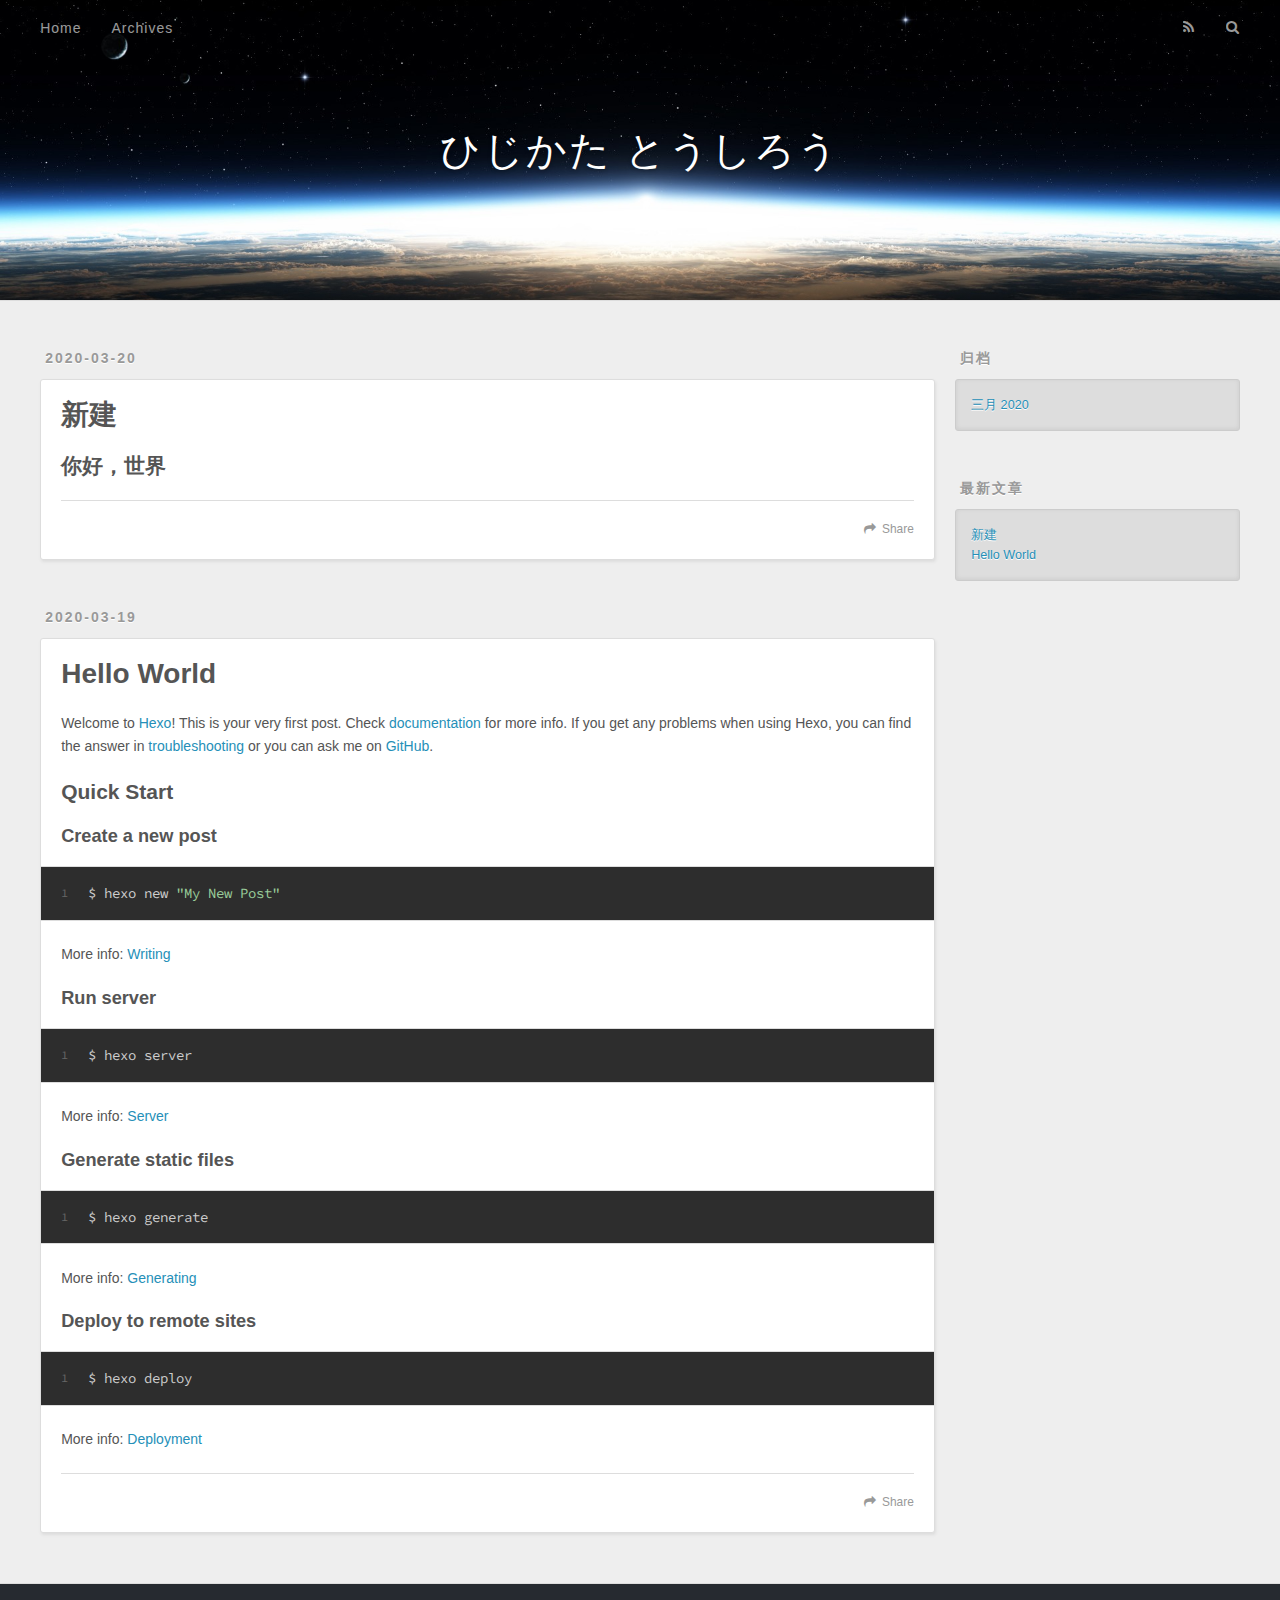
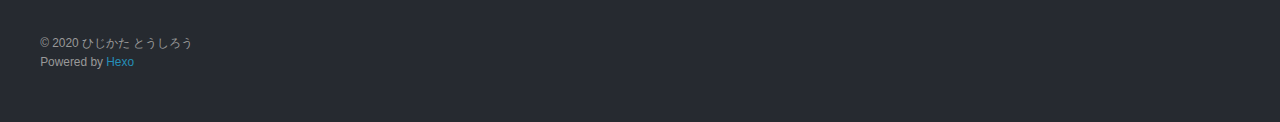
==== index.html @ d290c1b3 "Site updated: 2020-03-20 02:07:59" ====
<!DOCTYPE html>
<html>
<head>
  <meta charset="utf-8">
  

  
  <title>ひじかた とうしろう</title>
  <meta name="viewport" content="width=device-width, initial-scale=1, maximum-scale=1">
  <meta property="og:type" content="website">
<meta property="og:title" content="ひじかた とうしろう">
<meta property="og:url" content="http://yoursite.com/index.html">
<meta property="og:site_name" content="ひじかた とうしろう">
<meta property="og:locale" content="zh_CN">
<meta property="article:author" content="ひじかた とうしろう">
<meta name="twitter:card" content="summary">
  
    <link rel="alternate" href="/atom.xml" title="ひじかた とうしろう" type="application/atom+xml">
  
  
    <link rel="icon" href="/favicon.png">
  
  
    <link href="//fonts.googleapis.com/css?family=Source+Code+Pro" rel="stylesheet" type="text/css">
  
  
<link rel="stylesheet" href="/css/style.css">

<meta name="generator" content="Hexo 4.2.0"></head>

<body>
  <div id="container">
    <div id="wrap">
      <header id="header">
  <div id="banner"></div>
  <div id="header-outer" class="outer">
    <div id="header-title" class="inner">
      <h1 id="logo-wrap">
        <a href="/" id="logo">ひじかた とうしろう</a>
      </h1>
      
    </div>
    <div id="header-inner" class="inner">
      <nav id="main-nav">
        <a id="main-nav-toggle" class="nav-icon"></a>
        
          <a class="main-nav-link" href="/">Home</a>
        
          <a class="main-nav-link" href="/archives">Archives</a>
        
      </nav>
      <nav id="sub-nav">
        
          <a id="nav-rss-link" class="nav-icon" href="/atom.xml" title="RSS Feed"></a>
        
        <a id="nav-search-btn" class="nav-icon" title="搜索"></a>
      </nav>
      <div id="search-form-wrap">
        <form action="//google.com/search" method="get" accept-charset="UTF-8" class="search-form"><input type="search" name="q" class="search-form-input" placeholder="Search"><button type="submit" class="search-form-submit">&#xF002;</button><input type="hidden" name="sitesearch" value="http://yoursite.com"></form>
      </div>
    </div>
  </div>
</header>
      <div class="outer">
        <section id="main">
  
    <article id="[post]-新建" class="article article-type-[post]" itemscope itemprop="blogPost">
  <div class="article-meta">
    <a href="/2020/03/20/%E6%96%B0%E5%BB%BA/" class="article-date">
  <time datetime="2020-03-19T17:59:46.000Z" itemprop="datePublished">2020-03-20</time>
</a>
    
  </div>
  <div class="article-inner">
    
    
      <header class="article-header">
        
  
    <h1 itemprop="name">
      <a class="article-title" href="/2020/03/20/%E6%96%B0%E5%BB%BA/">新建</a>
    </h1>
  

      </header>
    
    <div class="article-entry" itemprop="articleBody">
      
        <h2 id="你好，世界"><a href="#你好，世界" class="headerlink" title="你好，世界"></a>你好，世界</h2>
      
    </div>
    <footer class="article-footer">
      <a data-url="http://yoursite.com/2020/03/20/%E6%96%B0%E5%BB%BA/" data-id="ck7z29rq40000jktx9zdd247t" class="article-share-link">Share</a>
      
      
    </footer>
  </div>
  
</article>


  
    <article id="post-hello-world" class="article article-type-post" itemscope itemprop="blogPost">
  <div class="article-meta">
    <a href="/2020/03/19/hello-world/" class="article-date">
  <time datetime="2020-03-19T13:41:35.237Z" itemprop="datePublished">2020-03-19</time>
</a>
    
  </div>
  <div class="article-inner">
    
    
      <header class="article-header">
        
  
    <h1 itemprop="name">
      <a class="article-title" href="/2020/03/19/hello-world/">Hello World</a>
    </h1>
  

      </header>
    
    <div class="article-entry" itemprop="articleBody">
      
        <p>Welcome to <a href="https://hexo.io/" target="_blank" rel="noopener">Hexo</a>! This is your very first post. Check <a href="https://hexo.io/docs/" target="_blank" rel="noopener">documentation</a> for more info. If you get any problems when using Hexo, you can find the answer in <a href="https://hexo.io/docs/troubleshooting.html" target="_blank" rel="noopener">troubleshooting</a> or you can ask me on <a href="https://github.com/hexojs/hexo/issues" target="_blank" rel="noopener">GitHub</a>.</p>
<h2 id="Quick-Start"><a href="#Quick-Start" class="headerlink" title="Quick Start"></a>Quick Start</h2><h3 id="Create-a-new-post"><a href="#Create-a-new-post" class="headerlink" title="Create a new post"></a>Create a new post</h3><figure class="highlight bash"><table><tr><td class="gutter"><pre><span class="line">1</span><br></pre></td><td class="code"><pre><span class="line">$ hexo new <span class="string">"My New Post"</span></span><br></pre></td></tr></table></figure>

<p>More info: <a href="https://hexo.io/docs/writing.html" target="_blank" rel="noopener">Writing</a></p>
<h3 id="Run-server"><a href="#Run-server" class="headerlink" title="Run server"></a>Run server</h3><figure class="highlight bash"><table><tr><td class="gutter"><pre><span class="line">1</span><br></pre></td><td class="code"><pre><span class="line">$ hexo server</span><br></pre></td></tr></table></figure>

<p>More info: <a href="https://hexo.io/docs/server.html" target="_blank" rel="noopener">Server</a></p>
<h3 id="Generate-static-files"><a href="#Generate-static-files" class="headerlink" title="Generate static files"></a>Generate static files</h3><figure class="highlight bash"><table><tr><td class="gutter"><pre><span class="line">1</span><br></pre></td><td class="code"><pre><span class="line">$ hexo generate</span><br></pre></td></tr></table></figure>

<p>More info: <a href="https://hexo.io/docs/generating.html" target="_blank" rel="noopener">Generating</a></p>
<h3 id="Deploy-to-remote-sites"><a href="#Deploy-to-remote-sites" class="headerlink" title="Deploy to remote sites"></a>Deploy to remote sites</h3><figure class="highlight bash"><table><tr><td class="gutter"><pre><span class="line">1</span><br></pre></td><td class="code"><pre><span class="line">$ hexo deploy</span><br></pre></td></tr></table></figure>

<p>More info: <a href="https://hexo.io/docs/one-command-deployment.html" target="_blank" rel="noopener">Deployment</a></p>

      
    </div>
    <footer class="article-footer">
      <a data-url="http://yoursite.com/2020/03/19/hello-world/" data-id="ck7ytcfjn000088txh383aufo" class="article-share-link">Share</a>
      
      
    </footer>
  </div>
  
</article>


  


</section>
        
          <aside id="sidebar">
  
    

  
    

  
    
  
    
  <div class="widget-wrap">
    <h3 class="widget-title">归档</h3>
    <div class="widget">
      <ul class="archive-list"><li class="archive-list-item"><a class="archive-list-link" href="/archives/2020/03/">三月 2020</a></li></ul>
    </div>
  </div>


  
    
  <div class="widget-wrap">
    <h3 class="widget-title">最新文章</h3>
    <div class="widget">
      <ul>
        
          <li>
            <a href="/2020/03/20/%E6%96%B0%E5%BB%BA/">新建</a>
          </li>
        
          <li>
            <a href="/2020/03/19/hello-world/">Hello World</a>
          </li>
        
      </ul>
    </div>
  </div>

  
</aside>
        
      </div>
      <footer id="footer">
  
  <div class="outer">
    <div id="footer-info" class="inner">
      &copy; 2020 ひじかた とうしろう<br>
      Powered by <a href="http://hexo.io/" target="_blank">Hexo</a>
    </div>
  </div>
</footer>
    </div>
    <nav id="mobile-nav">
  
    <a href="/" class="mobile-nav-link">Home</a>
  
    <a href="/archives" class="mobile-nav-link">Archives</a>
  
</nav>
    

<script src="//ajax.googleapis.com/ajax/libs/jquery/2.0.3/jquery.min.js"></script>


  
<link rel="stylesheet" href="/fancybox/jquery.fancybox.css">

  
<script src="/fancybox/jquery.fancybox.pack.js"></script>




<script src="/js/script.js"></script>




  </div>
</body>
</html>
---- css/style.css ----
body {
  width: 100%;
}
body:before,
body:after {
  content: "";
  display: table;
}
body:after {
  clear: both;
}
html,
body,
div,
span,
applet,
object,
iframe,
h1,
h2,
h3,
h4,
h5,
h6,
p,
blockquote,
pre,
a,
abbr,
acronym,
address,
big,
cite,
code,
del,
dfn,
em,
img,
ins,
kbd,
q,
s,
samp,
small,
strike,
strong,
sub,
sup,
tt,
var,
dl,
dt,
dd,
ol,
ul,
li,
fieldset,
form,
label,
legend,
table,
caption,
tbody,
tfoot,
thead,
tr,
th,
td {
  margin: 0;
  padding: 0;
  border: 0;
  outline: 0;
  font-weight: inherit;
  font-style: inherit;
  font-family: inherit;
  font-size: 100%;
  vertical-align: baseline;
}
body {
  line-height: 1;
  color: #000;
  background: #fff;
}
ol,
ul {
  list-style: none;
}
table {
  border-collapse: separate;
  border-spacing: 0;
  vertical-align: middle;
}
caption,
th,
td {
  text-align: left;
  font-weight: normal;
  vertical-align: middle;
}
a img {
  border: none;
}
input,
button {
  margin: 0;
  padding: 0;
}
input::-moz-focus-inner,
button::-moz-focus-inner {
  border: 0;
  padding: 0;
}
@font-face {
  font-family: FontAwesome;
  font-style: normal;
  font-weight: normal;
  src: url("fonts/fontawesome-webfont.eot?v=#4.0.3");
  src: url("fonts/fontawesome-webfont.eot?#iefix&v=#4.0.3") format("embedded-opentype"), url("fonts/fontawesome-webfont.woff?v=#4.0.3") format("woff"), url("fonts/fontawesome-webfont.ttf?v=#4.0.3") format("truetype"), url("fonts/fontawesome-webfont.svg#fontawesomeregular?v=#4.0.3") format("svg");
}
html,
body,
#container {
  height: 100%;
}
body {
  background: #eee;
  font: 14px -apple-system, BlinkMacSystemFont, "Segoe UI", "Roboto", "Oxygen", "Ubuntu", "Cantarell", "Fira Sans", "Droid Sans", "Helvetica Neue", sans-serif;
  -webkit-text-size-adjust: 100%;
}
.outer {
  max-width: 1220px;
  margin: 0 auto;
  padding: 0 20px;
}
.outer:before,
.outer:after {
  content: "";
  display: table;
}
.outer:after {
  clear: both;
}
.inner {
  display: inline;
  float: left;
  width: 98.33333333333333%;
  margin: 0 0.833333333333333%;
}
.left,
.alignleft {
  float: left;
}
.right,
.alignright {
  float: right;
}
.clear {
  clear: both;
}
#container {
  position: relative;
}
.mobile-nav-on {
  overflow: hidden;
}
#wrap {
  height: 100%;
  width: 100%;
  position: absolute;
  top: 0;
  left: 0;
  -webkit-transition: 0.2s ease-out;
  -moz-transition: 0.2s ease-out;
  -ms-transition: 0.2s ease-out;
  transition: 0.2s ease-out;
  z-index: 1;
  background: #eee;
}
.mobile-nav-on #wrap {
  left: 280px;
}
@media screen and (min-width: 768px) {
  #main {
    display: inline;
    float: left;
    width: 73.33333333333333%;
    margin: 0 0.833333333333333%;
  }
}
.article-date,
.article-category-link,
.archive-year,
.widget-title {
  text-decoration: none;
  text-transform: uppercase;
  letter-spacing: 2px;
  color: #999;
  margin-bottom: 1em;
  margin-left: 5px;
  line-height: 1em;
  text-shadow: 0 1px #fff;
  font-weight: bold;
}
.article-inner,
.archive-article-inner {
  background: #fff;
  -webkit-box-shadow: 1px 2px 3px #ddd;
  box-shadow: 1px 2px 3px #ddd;
  border: 1px solid #ddd;
  border-radius: 3px;
}
.article-entry h1,
.widget h1 {
  font-size: 2em;
}
.article-entry h2,
.widget h2 {
  font-size: 1.5em;
}
.article-entry h3,
.widget h3 {
  font-size: 1.3em;
}
.article-entry h4,
.widget h4 {
  font-size: 1.2em;
}
.article-entry h5,
.widget h5 {
  font-size: 1em;
}
.article-entry h6,
.widget h6 {
  font-size: 1em;
  color: #999;
}
.article-entry hr,
.widget hr {
  border: 1px dashed #ddd;
}
.article-entry strong,
.widget strong {
  font-weight: bold;
}
.article-entry em,
.widget em,
.article-entry cite,
.widget cite {
  font-style: italic;
}
.article-entry sup,
.widget sup,
.article-entry sub,
.widget sub {
  font-size: 0.75em;
  line-height: 0;
  position: relative;
  vertical-align: baseline;
}
.article-entry sup,
.widget sup {
  top: -0.5em;
}
.article-entry sub,
.widget sub {
  bottom: -0.2em;
}
.article-entry small,
.widget small {
  font-size: 0.85em;
}
.article-entry acronym,
.widget acronym,
.article-entry abbr,
.widget abbr {
  border-bottom: 1px dotted;
}
.article-entry ul,
.widget ul,
.article-entry ol,
.widget ol,
.article-entry dl,
.widget dl {
  margin: 0 20px;
  line-height: 1.6em;
}
.article-entry ul ul,
.widget ul ul,
.article-entry ol ul,
.widget ol ul,
.article-entry ul ol,
.widget ul ol,
.article-entry ol ol,
.widget ol ol {
  margin-top: 0;
  margin-bottom: 0;
}
.article-entry ul,
.widget ul {
  list-style: disc;
}
.article-entry ol,
.widget ol {
  list-style: decimal;
}
.article-entry dt,
.widget dt {
  font-weight: bold;
}
#header {
  height: 300px;
  position: relative;
  border-bottom: 1px solid #ddd;
}
#header:before,
#header:after {
  content: "";
  position: absolute;
  left: 0;
  right: 0;
  height: 40px;
}
#header:before {
  top: 0;
  background: -webkit-linear-gradient(rgba(0,0,0,0.2), transparent);
  background: -moz-linear-gradient(rgba(0,0,0,0.2), transparent);
  background: -ms-linear-gradient(rgba(0,0,0,0.2), transparent);
  background: linear-gradient(rgba(0,0,0,0.2), transparent);
}
#header:after {
  bottom: 0;
  background: -webkit-linear-gradient(transparent, rgba(0,0,0,0.2));
  background: -moz-linear-gradient(transparent, rgba(0,0,0,0.2));
  background: -ms-linear-gradient(transparent, rgba(0,0,0,0.2));
  background: linear-gradient(transparent, rgba(0,0,0,0.2));
}
#header-outer {
  height: 100%;
  position: relative;
}
#header-inner {
  position: relative;
  overflow: hidden;
}
#banner {
  position: absolute;
  top: 0;
  left: 0;
  width: 100%;
  height: 100%;
  background: url("images/banner.jpg") center #000;
  -webkit-background-size: cover;
  -moz-background-size: cover;
  background-size: cover;
  z-index: -1;
}
#header-title {
  text-align: center;
  height: 40px;
  position: absolute;
  top: 50%;
  left: 0;
  margin-top: -20px;
}
#logo,
#subtitle {
  text-decoration: none;
  color: #fff;
  font-weight: 300;
  text-shadow: 0 1px 4px rgba(0,0,0,0.3);
}
#logo {
  font-size: 40px;
  line-height: 40px;
  letter-spacing: 2px;
}
#subtitle {
  font-size: 16px;
  line-height: 16px;
  letter-spacing: 1px;
}
#subtitle-wrap {
  margin-top: 16px;
}
#main-nav {
  float: left;
  margin-left: -15px;
}
.nav-icon,
.main-nav-link {
  float: left;
  color: #fff;
  opacity: 0.6;
  text-decoration: none;
  text-shadow: 0 1px rgba(0,0,0,0.2);
  -webkit-transition: opacity 0.2s;
  -moz-transition: opacity 0.2s;
  -ms-transition: opacity 0.2s;
  transition: opacity 0.2s;
  display: block;
  padding: 20px 15px;
}
.nav-icon:hover,
.main-nav-link:hover {
  opacity: 1;
}
.nav-icon {
  font-family: FontAwesome;
  text-align: center;
  font-size: 14px;
  width: 14px;
  height: 14px;
  padding: 20px 15px;
  position: relative;
  cursor: pointer;
}
.main-nav-link {
  font-weight: 300;
  letter-spacing: 1px;
}
@media screen and (max-width: 479px) {
  .main-nav-link {
    display: none;
  }
}
#main-nav-toggle {
  display: none;
}
#main-nav-toggle:before {
  content: "\f0c9";
}
@media screen and (max-width: 479px) {
  #main-nav-toggle {
    display: block;
  }
}
#sub-nav {
  float: right;
  margin-right: -15px;
}
#nav-rss-link:before {
  content: "\f09e";
}
#nav-search-btn:before {
  content: "\f002";
}
#search-form-wrap {
  position: absolute;
  top: 15px;
  width: 150px;
  height: 30px;
  right: -150px;
  opacity: 0;
  -webkit-transition: 0.2s ease-out;
  -moz-transition: 0.2s ease-out;
  -ms-transition: 0.2s ease-out;
  transition: 0.2s ease-out;
}
#search-form-wrap.on {
  opacity: 1;
  right: 0;
}
@media screen and (max-width: 479px) {
  #search-form-wrap {
    width: 100%;
    right: -100%;
  }
}
.search-form {
  position: absolute;
  top: 0;
  left: 0;
  right: 0;
  background: #fff;
  padding: 5px 15px;
  border-radius: 15px;
  -webkit-box-shadow: 0 0 10px rgba(0,0,0,0.3);
  box-shadow: 0 0 10px rgba(0,0,0,0.3);
}
.search-form-input {
  border: none;
  background: none;
  color: #555;
  width: 100%;
  font: 13px -apple-system, BlinkMacSystemFont, "Segoe UI", "Roboto", "Oxygen", "Ubuntu", "Cantarell", "Fira Sans", "Droid Sans", "Helvetica Neue", sans-serif;
  outline: none;
}
.search-form-input::-webkit-search-results-decoration,
.search-form-input::-webkit-search-cancel-button {
  -webkit-appearance: none;
}
.search-form-submit {
  position: absolute;
  top: 50%;
  right: 10px;
  margin-top: -7px;
  font: 13px FontAwesome;
  border: none;
  background: none;
  color: #bbb;
  cursor: pointer;
}
.search-form-submit:hover,
.search-form-submit:focus {
  color: #777;
}
.article {
  margin: 50px 0;
}
.article-inner {
  overflow: hidden;
}
.article-meta:before,
.article-meta:after {
  content: "";
  display: table;
}
.article-meta:after {
  clear: both;
}
.article-date {
  float: left;
}
.article-category {
  float: left;
  line-height: 1em;
  color: #ccc;
  text-shadow: 0 1px #fff;
  margin-left: 8px;
}
.article-category:before {
  content: "\2022";
}
.article-category-link {
  margin: 0 12px 1em;
}
.article-header {
  padding: 20px 20px 0;
}
.article-title {
  text-decoration: none;
  font-size: 2em;
  font-weight: bold;
  color: #555;
  line-height: 1.1em;
  -webkit-transition: color 0.2s;
  -moz-transition: color 0.2s;
  -ms-transition: color 0.2s;
  transition: color 0.2s;
}
a.article-title:hover {
  color: #258fb8;
}
.article-entry {
  color: #555;
  padding: 0 20px;
}
.article-entry:before,
.article-entry:after {
  content: "";
  display: table;
}
.article-entry:after {
  clear: both;
}
.article-entry p,
.article-entry table {
  line-height: 1.6em;
  margin: 1.6em 0;
}
.article-entry h1,
.article-entry h2,
.article-entry h3,
.article-entry h4,
.article-entry h5,
.article-entry h6 {
  font-weight: bold;
}
.article-entry h1,
.article-entry h2,
.article-entry h3,
.article-entry h4,
.article-entry h5,
.article-entry h6 {
  line-height: 1.1em;
  margin: 1.1em 0;
}
.article-entry a {
  color: #258fb8;
  text-decoration: none;
}
.article-entry a:hover {
  text-decoration: underline;
}
.article-entry ul,
.article-entry ol,
.article-entry dl {
  margin-top: 1.6em;
  margin-bottom: 1.6em;
}
.article-entry img,
.article-entry video {
  max-width: 100%;
  height: auto;
  display: block;
  margin: auto;
}
.article-entry iframe {
  border: none;
}
.article-entry table {
  width: 100%;
  border-collapse: collapse;
  border-spacing: 0;
}
.article-entry th {
  font-weight: bold;
  border-bottom: 3px solid #ddd;
  padding-bottom: 0.5em;
}
.article-entry td {
  border-bottom: 1px solid #ddd;
  padding: 10px 0;
}
.article-entry blockquote {
  font-family: Georgia, "Times New Roman", serif;
  font-size: 1.4em;
  margin: 1.6em 20px;
  text-align: center;
}
.article-entry blockquote footer {
  font-size: 14px;
  margin: 1.6em 0;
  font-family: -apple-system, BlinkMacSystemFont, "Segoe UI", "Roboto", "Oxygen", "Ubuntu", "Cantarell", "Fira Sans", "Droid Sans", "Helvetica Neue", sans-serif;
}
.article-entry blockquote footer cite:before {
  content: "—";
  padding: 0 0.5em;
}
.article-entry .pullquote {
  text-align: left;
  width: 45%;
  margin: 0;
}
.article-entry .pullquote.left {
  margin-left: 0.5em;
  margin-right: 1em;
}
.article-entry .pullquote.right {
  margin-right: 0.5em;
  margin-left: 1em;
}
.article-entry .caption {
  color: #999;
  display: block;
  font-size: 0.9em;
  margin-top: 0.5em;
  position: relative;
  text-align: center;
}
.article-entry .video-container {
  position: relative;
  padding-top: 56.25%;
  height: 0;
  overflow: hidden;
}
.article-entry .video-container iframe,
.article-entry .video-container object,
.article-entry .video-container embed {
  position: absolute;
  top: 0;
  left: 0;
  width: 100%;
  height: 100%;
  margin-top: 0;
}
.article-more-link a {
  display: inline-block;
  line-height: 1em;
  padding: 6px 15px;
  border-radius: 15px;
  background: #eee;
  color: #999;
  text-shadow: 0 1px #fff;
  text-decoration: none;
}
.article-more-link a:hover {
  background: #258fb8;
  color: #fff;
  text-decoration: none;
  text-shadow: 0 1px #1e7293;
}
.article-footer {
  font-size: 0.85em;
  line-height: 1.6em;
  border-top: 1px solid #ddd;
  padding-top: 1.6em;
  margin: 0 20px 20px;
}
.article-footer:before,
.article-footer:after {
  content: "";
  display: table;
}
.article-footer:after {
  clear: both;
}
.article-footer a {
  color: #999;
  text-decoration: none;
}
.article-footer a:hover {
  color: #555;
}
.article-tag-list-item {
  float: left;
  margin-right: 10px;
}
.article-tag-list-link:before {
  content: "#";
}
.article-comment-link {
  float: right;
}
.article-comment-link:before {
  content: "\f075";
  font-family: FontAwesome;
  padding-right: 8px;
}
.article-share-link {
  cursor: pointer;
  float: right;
  margin-left: 20px;
}
.article-share-link:before {
  content: "\f064";
  font-family: FontAwesome;
  padding-right: 6px;
}
#article-nav {
  position: relative;
}
#article-nav:before,
#article-nav:after {
  content: "";
  display: table;
}
#article-nav:after {
  clear: both;
}
@media screen and (min-width: 768px) {
  #article-nav {
    margin: 50px 0;
  }
  #article-nav:before {
    width: 8px;
    height: 8px;
    position: absolute;
    top: 50%;
    left: 50%;
    margin-top: -4px;
    margin-left: -4px;
    content: "";
    border-radius: 50%;
    background: #ddd;
    -webkit-box-shadow: 0 1px 2px #fff;
    box-shadow: 0 1px 2px #fff;
  }
}
.article-nav-link-wrap {
  text-decoration: none;
  text-shadow: 0 1px #fff;
  color: #999;
  -webkit-box-sizing: border-box;
  -moz-box-sizing: border-box;
  box-sizing: border-box;
  margin-top: 50px;
  text-align: center;
  display: block;
}
.article-nav-link-wrap:hover {
  color: #555;
}
@media screen and (min-width: 768px) {
  .article-nav-link-wrap {
    width: 50%;
    margin-top: 0;
  }
}
@media screen and (min-width: 768px) {
  #article-nav-newer {
    float: left;
    text-align: right;
    padding-right: 20px;
  }
}
@media screen and (min-width: 768px) {
  #article-nav-older {
    float: right;
    text-align: left;
    padding-left: 20px;
  }
}
.article-nav-caption {
  text-transform: uppercase;
  letter-spacing: 2px;
  color: #ddd;
  line-height: 1em;
  font-weight: bold;
}
#article-nav-newer .article-nav-caption {
  margin-right: -2px;
}
.article-nav-title {
  font-size: 0.85em;
  line-height: 1.6em;
  margin-top: 0.5em;
}
.article-share-box {
  position: absolute;
  display: none;
  background: #fff;
  -webkit-box-shadow: 1px 2px 10px rgba(0,0,0,0.2);
  box-shadow: 1px 2px 10px rgba(0,0,0,0.2);
  border-radius: 3px;
  margin-left: -145px;
  overflow: hidden;
  z-index: 1;
}
.article-share-box.on {
  display: block;
}
.article-share-input {
  width: 100%;
  background: none;
  -webkit-box-sizing: border-box;
  -moz-box-sizing: border-box;
  box-sizing: border-box;
  font: 14px -apple-system, BlinkMacSystemFont, "Segoe UI", "Roboto", "Oxygen", "Ubuntu", "Cantarell", "Fira Sans", "Droid Sans", "Helvetica Neue", sans-serif;
  padding: 0 15px;
  color: #555;
  outline: none;
  border: 1px solid #ddd;
  border-radius: 3px 3px 0 0;
  height: 36px;
  line-height: 36px;
}
.article-share-links {
  background: #eee;
}
.article-share-links:before,
.article-share-links:after {
  content: "";
  display: table;
}
.article-share-links:after {
  clear: both;
}
.article-share-twitter,
.article-share-facebook,
.article-share-pinterest,
.article-share-google {
  width: 50px;
  height: 36px;
  display: block;
  float: left;
  position: relative;
  color: #999;
  text-shadow: 0 1px #fff;
}
.article-share-twitter:before,
.article-share-facebook:before,
.article-share-pinterest:before,
.article-share-google:before {
  font-size: 20px;
  font-family: FontAwesome;
  width: 20px;
  height: 20px;
  position: absolute;
  top: 50%;
  left: 50%;
  margin-top: -10px;
  margin-left: -10px;
  text-align: center;
}
.article-share-twitter:hover,
.article-share-facebook:hover,
.article-share-pinterest:hover,
.article-share-google:hover {
  color: #fff;
}
.article-share-twitter:before {
  content: "\f099";
}
.article-share-twitter:hover {
  background: #00aced;
  text-shadow: 0 1px #008abe;
}
.article-share-facebook:before {
  content: "\f09a";
}
.article-share-facebook:hover {
  background: #3b5998;
  text-shadow: 0 1px #2f477a;
}
.article-share-pinterest:before {
  content: "\f0d2";
}
.article-share-pinterest:hover {
  background: #cb2027;
  text-shadow: 0 1px #a21a1f;
}
.article-share-google:before {
  content: "\f0d5";
}
.article-share-google:hover {
  background: #dd4b39;
  text-shadow: 0 1px #be3221;
}
.article-gallery {
  background: #000;
  position: relative;
}
.article-gallery-photos {
  position: relative;
  overflow: hidden;
}
.article-gallery-img {
  display: none;
  max-width: 100%;
}
.article-gallery-img:first-child {
  display: block;
}
.article-gallery-img.loaded {
  position: absolute;
  display: block;
}
.article-gallery-img img {
  display: block;
  max-width: 100%;
  margin: 0 auto;
}
#comments {
  background: #fff;
  -webkit-box-shadow: 1px 2px 3px #ddd;
  box-shadow: 1px 2px 3px #ddd;
  padding: 20px;
  border: 1px solid #ddd;
  border-radius: 3px;
  margin: 50px 0;
}
#comments a {
  color: #258fb8;
}
.archives-wrap {
  margin: 50px 0;
}
.archives:before,
.archives:after {
  content: "";
  display: table;
}
.archives:after {
  clear: both;
}
.archive-year-wrap {
  margin-bottom: 1em;
}
.archives {
  -webkit-column-gap: 10px;
  -moz-column-gap: 10px;
  column-gap: 10px;
}
@media screen and (min-width: 480px) and (max-width: 767px) {
  .archives {
    -webkit-column-count: 2;
    -moz-column-count: 2;
    column-count: 2;
  }
}
@media screen and (min-width: 768px) {
  .archives {
    -webkit-column-count: 3;
    -moz-column-count: 3;
    column-count: 3;
  }
}
.archive-article {
  -webkit-column-break-inside: avoid;
  page-break-inside: avoid;
  overflow: hidden;
  break-inside: avoid-column;
}
.archive-article-inner {
  padding: 10px;
  margin-bottom: 15px;
}
.archive-article-title {
  text-decoration: none;
  font-weight: bold;
  color: #555;
  -webkit-transition: color 0.2s;
  -moz-transition: color 0.2s;
  -ms-transition: color 0.2s;
  transition: color 0.2s;
  line-height: 1.6em;
}
.archive-article-title:hover {
  color: #258fb8;
}
.archive-article-footer {
  margin-top: 1em;
}
.archive-article-date {
  color: #999;
  text-decoration: none;
  font-size: 0.85em;
  line-height: 1em;
  margin-bottom: 0.5em;
  display: block;
}
#page-nav {
  margin: 50px auto;
  background: #fff;
  -webkit-box-shadow: 1px 2px 3px #ddd;
  box-shadow: 1px 2px 3px #ddd;
  border: 1px solid #ddd;
  border-radius: 3px;
  text-align: center;
  color: #999;
  overflow: hidden;
}
#page-nav:before,
#page-nav:after {
  content: "";
  display: table;
}
#page-nav:after {
  clear: both;
}
#page-nav a,
#page-nav span {
  padding: 10px 20px;
  line-height: 1;
  height: 2ex;
}
#page-nav a {
  color: #999;
  text-decoration: none;
}
#page-nav a:hover {
  background: #999;
  color: #fff;
}
#page-nav .prev {
  float: left;
}
#page-nav .next {
  float: right;
}
#page-nav .page-number {
  display: inline-block;
}
@media screen and (max-width: 479px) {
  #page-nav .page-number {
    display: none;
  }
}
#page-nav .current {
  color: #555;
  font-weight: bold;
}
#page-nav .space {
  color: #ddd;
}
#footer {
  background: #262a30;
  padding: 50px 0;
  border-top: 1px solid #ddd;
  color: #999;
}
#footer a {
  color: #258fb8;
  text-decoration: none;
}
#footer a:hover {
  text-decoration: underline;
}
#footer-info {
  line-height: 1.6em;
  font-size: 0.85em;
}
.article-entry pre,
.article-entry .highlight {
  background: #2d2d2d;
  margin: 0 -20px;
  padding: 15px 20px;
  border-style: solid;
  border-color: #ddd;
  border-width: 1px 0;
  overflow: auto;
  color: #ccc;
  line-height: 22.400000000000002px;
}
.article-entry .highlight .gutter pre,
.article-entry .gist .gist-file .gist-data .line-numbers {
  color: #666;
  font-size: 0.85em;
}
.article-entry pre,
.article-entry code {
  font-family: "Source Code Pro", Consolas, Monaco, Menlo, Consolas, monospace;
}
.article-entry code {
  background: #eee;
  text-shadow: 0 1px #fff;
  padding: 0 0.3em;
}
.article-entry pre code {
  background: none;
  text-shadow: none;
  padding: 0;
}
.article-entry .highlight pre {
  border: none;
  margin: 0;
  padding: 0;
}
.article-entry .highlight table {
  margin: 0;
  width: auto;
}
.article-entry .highlight td {
  border: none;
  padding: 0;
}
.article-entry .highlight figcaption {
  font-size: 0.85em;
  color: #999;
  line-height: 1em;
  margin-bottom: 1em;
}
.article-entry .highlight figcaption:before,
.article-entry .highlight figcaption:after {
  content: "";
  display: table;
}
.article-entry .highlight figcaption:after {
  clear: both;
}
.article-entry .highlight figcaption a {
  float: right;
}
.article-entry .highlight .gutter pre {
  text-align: right;
  padding-right: 20px;
}
.article-entry .highlight .line {
  height: 22.400000000000002px;
}
.article-entry .highlight .line.marked {
  background: #515151;
}
.article-entry .gist {
  margin: 0 -20px;
  border-style: solid;
  border-color: #ddd;
  border-width: 1px 0;
  background: #2d2d2d;
  padding: 15px 20px 15px 0;
}
.article-entry .gist .gist-file {
  border: none;
  font-family: "Source Code Pro", Consolas, Monaco, Menlo, Consolas, monospace;
  margin: 0;
}
.article-entry .gist .gist-file .gist-data {
  background: none;
  border: none;
}
.article-entry .gist .gist-file .gist-data .line-numbers {
  background: none;
  border: none;
  padding: 0 20px 0 0;
}
.article-entry .gist .gist-file .gist-data .line-data {
  padding: 0 !important;
}
.article-entry .gist .gist-file .highlight {
  margin: 0;
  padding: 0;
  border: none;
}
.article-entry .gist .gist-file .gist-meta {
  background: #2d2d2d;
  color: #999;
  font: 0.85em -apple-system, BlinkMacSystemFont, "Segoe UI", "Roboto", "Oxygen", "Ubuntu", "Cantarell", "Fira Sans", "Droid Sans", "Helvetica Neue", sans-serif;
  text-shadow: 0 0;
  padding: 0;
  margin-top: 1em;
  margin-left: 20px;
}
.article-entry .gist .gist-file .gist-meta a {
  color: #258fb8;
  font-weight: normal;
}
.article-entry .gist .gist-file .gist-meta a:hover {
  text-decoration: underline;
}
pre .comment,
pre .title {
  color: #999;
}
pre .variable,
pre .attribute,
pre .tag,
pre .regexp,
pre .ruby .constant,
pre .xml .tag .title,
pre .xml .pi,
pre .xml .doctype,
pre .html .doctype,
pre .css .id,
pre .css .class,
pre .css .pseudo {
  color: #f2777a;
}
pre .number,
pre .preprocessor,
pre .built_in,
pre .literal,
pre .params,
pre .constant {
  color: #f99157;
}
pre .class,
pre .ruby .class .title,
pre .css .rules .attribute {
  color: #9c9;
}
pre .string,
pre .value,
pre .inheritance,
pre .header,
pre .ruby .symbol,
pre .xml .cdata {
  color: #9c9;
}
pre .css .hexcolor {
  color: #6cc;
}
pre .function,
pre .python .decorator,
pre .python .title,
pre .ruby .function .title,
pre .ruby .title .keyword,
pre .perl .sub,
pre .javascript .title,
pre .coffeescript .title {
  color: #69c;
}
pre .keyword,
pre .javascript .function {
  color: #c9c;
}
@media screen and (max-width: 479px) {
  #mobile-nav {
    position: absolute;
    top: 0;
    left: 0;
    width: 280px;
    height: 100%;
    background: #191919;
    border-right: 1px solid #fff;
  }
}
@media screen and (max-width: 479px) {
  .mobile-nav-link {
    display: block;
    color: #999;
    text-decoration: none;
    padding: 15px 20px;
    font-weight: bold;
  }
  .mobile-nav-link:hover {
    color: #fff;
  }
}
@media screen and (min-width: 768px) {
  #sidebar {
    display: inline;
    float: left;
    width: 23.333333333333332%;
    margin: 0 0.833333333333333%;
  }
}
.widget-wrap {
  margin: 50px 0;
}
.widget {
  color: #777;
  text-shadow: 0 1px #fff;
  background: #ddd;
  -webkit-box-shadow: 0 -1px 4px #ccc inset;
  box-shadow: 0 -1px 4px #ccc inset;
  border: 1px solid #ccc;
  padding: 15px;
  border-radius: 3px;
}
.widget a {
  color: #258fb8;
  text-decoration: none;
}
.widget a:hover {
  text-decoration: underline;
}
.widget ul ul,
.widget ol ul,
.widget dl ul,
.widget ul ol,
.widget ol ol,
.widget dl ol,
.widget ul dl,
.widget ol dl,
.widget dl dl {
  margin-left: 15px;
  list-style: disc;
}
.widget {
  line-height: 1.6em;
  word-wrap: break-word;
  font-size: 0.9em;
}
.widget ul,
.widget ol {
  list-style: none;
  margin: 0;
}
.widget ul ul,
.widget ol ul,
.widget ul ol,
.widget ol ol {
  margin: 0 20px;
}
.widget ul ul,
.widget ol ul {
  list-style: disc;
}
.widget ul ol,
.widget ol ol {
  list-style: decimal;
}
.category-list-count,
.tag-list-count,
.archive-list-count {
  padding-left: 5px;
  color: #999;
  font-size: 0.85em;
}
.category-list-count:before,
.tag-list-count:before,
.archive-list-count:before {
  content: "(";
}
.category-list-count:after,
.tag-list-count:after,
.archive-list-count:after {
  content: ")";
}
.tagcloud a {
  margin-right: 5px;
  display: inline-block;
}
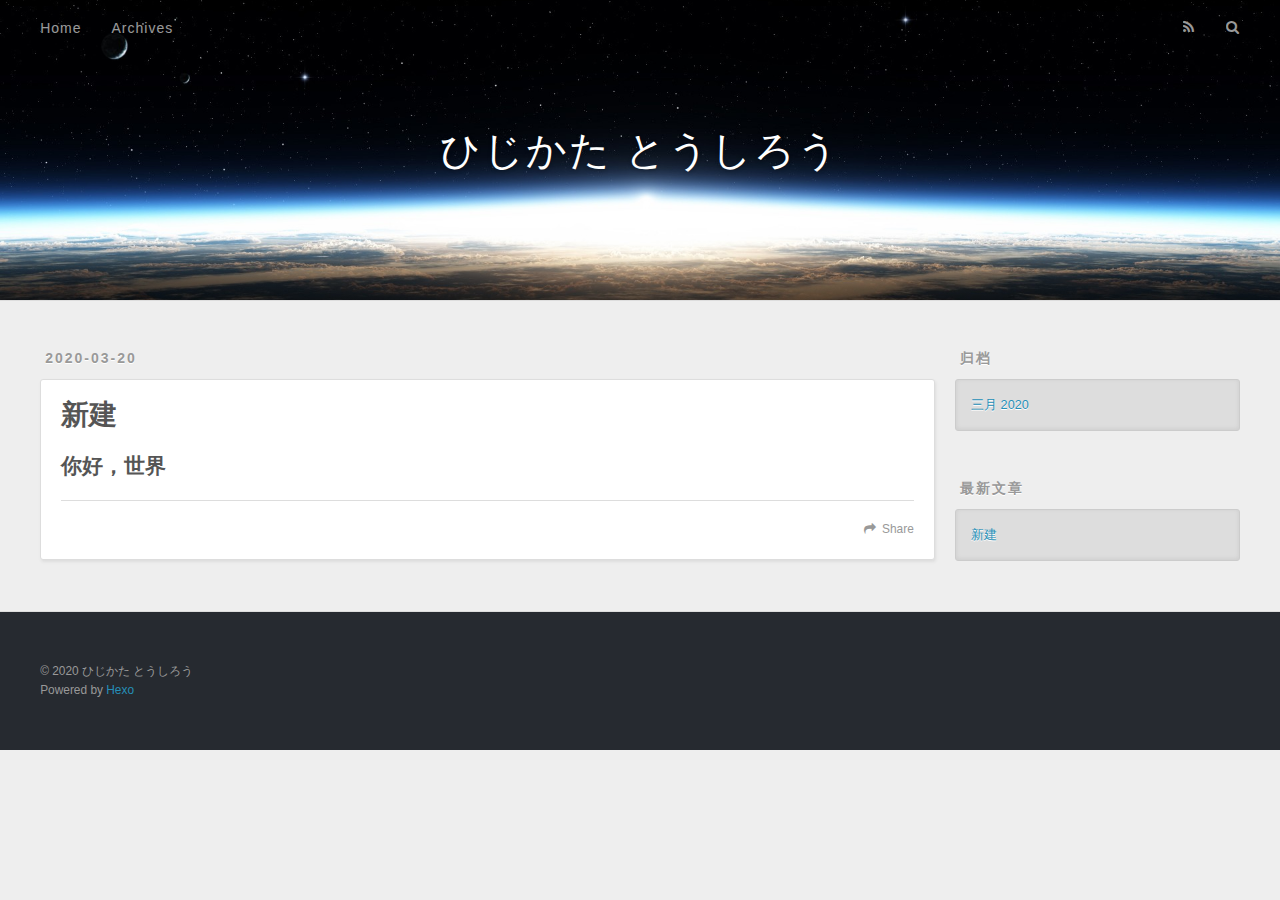
==== commit 7567214b: "Site updated: 2020-03-22 00:15:26" ====
--- a/index.html
+++ b/index.html
@@ -90,56 +90,7 @@
       
     </div>
     <footer class="article-footer">
-      <a data-url="http://yoursite.com/2020/03/20/%E6%96%B0%E5%BB%BA/" data-id="ck7z29rq40000jktx9zdd247t" class="article-share-link">Share</a>
-      
-      
-    </footer>
-  </div>
-  
-</article>
-
-
-  
-    <article id="post-hello-world" class="article article-type-post" itemscope itemprop="blogPost">
-  <div class="article-meta">
-    <a href="/2020/03/19/hello-world/" class="article-date">
-  <time datetime="2020-03-19T13:41:35.237Z" itemprop="datePublished">2020-03-19</time>
-</a>
-    
-  </div>
-  <div class="article-inner">
-    
-    
-      <header class="article-header">
-        
-  
-    <h1 itemprop="name">
-      <a class="article-title" href="/2020/03/19/hello-world/">Hello World</a>
-    </h1>
-  
-
-      </header>
-    
-    <div class="article-entry" itemprop="articleBody">
-      
-        <p>Welcome to <a href="https://hexo.io/" target="_blank" rel="noopener">Hexo</a>! This is your very first post. Check <a href="https://hexo.io/docs/" target="_blank" rel="noopener">documentation</a> for more info. If you get any problems when using Hexo, you can find the answer in <a href="https://hexo.io/docs/troubleshooting.html" target="_blank" rel="noopener">troubleshooting</a> or you can ask me on <a href="https://github.com/hexojs/hexo/issues" target="_blank" rel="noopener">GitHub</a>.</p>
-<h2 id="Quick-Start"><a href="#Quick-Start" class="headerlink" title="Quick Start"></a>Quick Start</h2><h3 id="Create-a-new-post"><a href="#Create-a-new-post" class="headerlink" title="Create a new post"></a>Create a new post</h3><figure class="highlight bash"><table><tr><td class="gutter"><pre><span class="line">1</span><br></pre></td><td class="code"><pre><span class="line">$ hexo new <span class="string">"My New Post"</span></span><br></pre></td></tr></table></figure>
-
-<p>More info: <a href="https://hexo.io/docs/writing.html" target="_blank" rel="noopener">Writing</a></p>
-<h3 id="Run-server"><a href="#Run-server" class="headerlink" title="Run server"></a>Run server</h3><figure class="highlight bash"><table><tr><td class="gutter"><pre><span class="line">1</span><br></pre></td><td class="code"><pre><span class="line">$ hexo server</span><br></pre></td></tr></table></figure>
-
-<p>More info: <a href="https://hexo.io/docs/server.html" target="_blank" rel="noopener">Server</a></p>
-<h3 id="Generate-static-files"><a href="#Generate-static-files" class="headerlink" title="Generate static files"></a>Generate static files</h3><figure class="highlight bash"><table><tr><td class="gutter"><pre><span class="line">1</span><br></pre></td><td class="code"><pre><span class="line">$ hexo generate</span><br></pre></td></tr></table></figure>
-
-<p>More info: <a href="https://hexo.io/docs/generating.html" target="_blank" rel="noopener">Generating</a></p>
-<h3 id="Deploy-to-remote-sites"><a href="#Deploy-to-remote-sites" class="headerlink" title="Deploy to remote sites"></a>Deploy to remote sites</h3><figure class="highlight bash"><table><tr><td class="gutter"><pre><span class="line">1</span><br></pre></td><td class="code"><pre><span class="line">$ hexo deploy</span><br></pre></td></tr></table></figure>
-
-<p>More info: <a href="https://hexo.io/docs/one-command-deployment.html" target="_blank" rel="noopener">Deployment</a></p>
-
-      
-    </div>
-    <footer class="article-footer">
-      <a data-url="http://yoursite.com/2020/03/19/hello-world/" data-id="ck7ytcfjn000088txh383aufo" class="article-share-link">Share</a>
+      <a data-url="http://yoursite.com/2020/03/20/%E6%96%B0%E5%BB%BA/" data-id="ck81tchoy00009ctx31qzap2z" class="article-share-link">Share</a>
       
       
     </footer>
@@ -181,10 +132,6 @@
         
           <li>
             <a href="/2020/03/20/%E6%96%B0%E5%BB%BA/">新建</a>
-          </li>
-        
-          <li>
-            <a href="/2020/03/19/hello-world/">Hello World</a>
           </li>
         
       </ul>
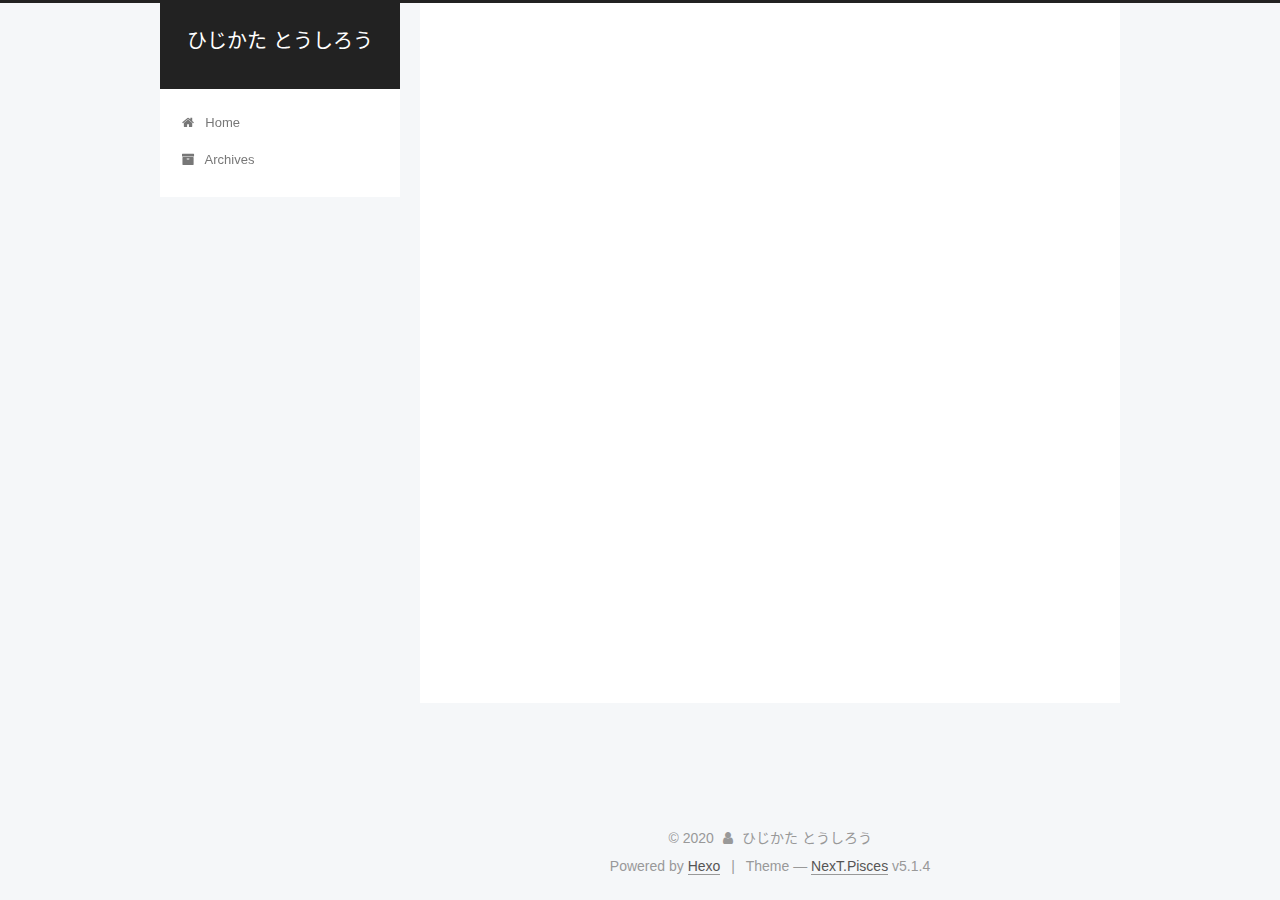
==== commit 9b330f94: "Site updated: 2020-03-24 11:49:17" ====
--- a/index.html
+++ b/index.html
@@ -1,183 +1,615 @@
 <!DOCTYPE html>
-<html>
+
+
+
+  
+
+
+<html class="theme-next pisces use-motion" lang="zh-CN">
 <head>
-  <meta charset="utf-8">
-  
-
-  
-  <title>ひじかた とうしろう</title>
-  <meta name="viewport" content="width=device-width, initial-scale=1, maximum-scale=1">
-  <meta property="og:type" content="website">
+  <meta charset="UTF-8"/>
+<meta http-equiv="X-UA-Compatible" content="IE=edge" />
+<meta name="viewport" content="width=device-width, initial-scale=1, maximum-scale=1"/>
+<meta name="theme-color" content="#222">
+
+
+
+
+
+
+
+
+
+<meta http-equiv="Cache-Control" content="no-transform" />
+<meta http-equiv="Cache-Control" content="no-siteapp" />
+
+
+
+
+
+
+
+
+
+
+
+
+
+
+
+
+  
+  
+  <link href="/lib/fancybox/source/jquery.fancybox.css?v=2.1.5" rel="stylesheet" type="text/css" />
+
+
+
+
+
+
+
+<link href="/lib/font-awesome/css/font-awesome.min.css?v=4.6.2" rel="stylesheet" type="text/css" />
+
+<link href="/css/main.css?v=5.1.4" rel="stylesheet" type="text/css" />
+
+
+  <link rel="apple-touch-icon" sizes="180x180" href="/images/apple-touch-icon-next.png?v=5.1.4">
+
+
+  <link rel="icon" type="image/png" sizes="32x32" href="/images/favicon-32x32-next.png?v=5.1.4">
+
+
+  <link rel="icon" type="image/png" sizes="16x16" href="/images/favicon-16x16-next.png?v=5.1.4">
+
+
+  <link rel="mask-icon" href="/images/logo.svg?v=5.1.4" color="#222">
+
+
+
+
+
+  <meta name="keywords" content="Hexo, NexT" />
+
+
+
+
+
+
+
+
+
+
+<meta property="og:type" content="website">
 <meta property="og:title" content="ひじかた とうしろう">
 <meta property="og:url" content="http://yoursite.com/index.html">
 <meta property="og:site_name" content="ひじかた とうしろう">
 <meta property="og:locale" content="zh_CN">
 <meta property="article:author" content="ひじかた とうしろう">
 <meta name="twitter:card" content="summary">
-  
-    <link rel="alternate" href="/atom.xml" title="ひじかた とうしろう" type="application/atom+xml">
-  
-  
-    <link rel="icon" href="/favicon.png">
-  
-  
-    <link href="//fonts.googleapis.com/css?family=Source+Code+Pro" rel="stylesheet" type="text/css">
-  
-  
-<link rel="stylesheet" href="/css/style.css">
+
+
+
+<script type="text/javascript" id="hexo.configurations">
+  var NexT = window.NexT || {};
+  var CONFIG = {
+    root: '/',
+    scheme: 'Pisces',
+    version: '5.1.4',
+    sidebar: {"position":"left","display":"post","offset":12,"b2t":false,"scrollpercent":false,"onmobile":false},
+    fancybox: true,
+    tabs: true,
+    motion: {"enable":true,"async":false,"transition":{"post_block":"fadeIn","post_header":"slideDownIn","post_body":"slideDownIn","coll_header":"slideLeftIn","sidebar":"slideUpIn"}},
+    duoshuo: {
+      userId: '0',
+      author: 'Author'
+    },
+    algolia: {
+      applicationID: '',
+      apiKey: '',
+      indexName: '',
+      hits: {"per_page":10},
+      labels: {"input_placeholder":"Search for Posts","hits_empty":"We didn't find any results for the search: ${query}","hits_stats":"${hits} results found in ${time} ms"}
+    }
+  };
+</script>
+
+
+
+  <link rel="canonical" href="http://yoursite.com/"/>
+
+
+
+
+
+  <title>ひじかた とうしろう</title>
+  
+
+
+
+
+
+
+
 
 <meta name="generator" content="Hexo 4.2.0"></head>
 
-<body>
-  <div id="container">
-    <div id="wrap">
-      <header id="header">
-  <div id="banner"></div>
-  <div id="header-outer" class="outer">
-    <div id="header-title" class="inner">
-      <h1 id="logo-wrap">
-        <a href="/" id="logo">ひじかた とうしろう</a>
-      </h1>
-      
+<body itemscope itemtype="http://schema.org/WebPage" lang="zh-CN">
+
+  
+  
+    
+  
+
+  <div class="container sidebar-position-left 
+  page-home">
+    <div class="headband"></div>
+
+    <header id="header" class="header" itemscope itemtype="http://schema.org/WPHeader">
+      <div class="header-inner"><div class="site-brand-wrapper">
+  <div class="site-meta ">
+    
+
+    <div class="custom-logo-site-title">
+      <a href="/"  class="brand" rel="start">
+        <span class="logo-line-before"><i></i></span>
+        <span class="site-title">ひじかた とうしろう</span>
+        <span class="logo-line-after"><i></i></span>
+      </a>
     </div>
-    <div id="header-inner" class="inner">
-      <nav id="main-nav">
-        <a id="main-nav-toggle" class="nav-icon"></a>
-        
-          <a class="main-nav-link" href="/">Home</a>
-        
-          <a class="main-nav-link" href="/archives">Archives</a>
-        
-      </nav>
-      <nav id="sub-nav">
-        
-          <a id="nav-rss-link" class="nav-icon" href="/atom.xml" title="RSS Feed"></a>
-        
-        <a id="nav-search-btn" class="nav-icon" title="搜索"></a>
-      </nav>
-      <div id="search-form-wrap">
-        <form action="//google.com/search" method="get" accept-charset="UTF-8" class="search-form"><input type="search" name="q" class="search-form-input" placeholder="Search"><button type="submit" class="search-form-submit">&#xF002;</button><input type="hidden" name="sitesearch" value="http://yoursite.com"></form>
-      </div>
+      
+        <p class="site-subtitle"></p>
+      
+  </div>
+
+  <div class="site-nav-toggle">
+    <button>
+      <span class="btn-bar"></span>
+      <span class="btn-bar"></span>
+      <span class="btn-bar"></span>
+    </button>
+  </div>
+</div>
+
+<nav class="site-nav">
+  
+
+  
+    <ul id="menu" class="menu">
+      
+        
+        <li class="menu-item menu-item-home">
+          <a href="/%20" rel="section">
+            
+              <i class="menu-item-icon fa fa-fw fa-home"></i> <br />
+            
+            Home
+          </a>
+        </li>
+      
+        
+        <li class="menu-item menu-item-archives">
+          <a href="/archives/%20" rel="section">
+            
+              <i class="menu-item-icon fa fa-fw fa-archive"></i> <br />
+            
+            Archives
+          </a>
+        </li>
+      
+
+      
+    </ul>
+  
+
+  
+</nav>
+
+
+
+ </div>
+    </header>
+
+    <main id="main" class="main">
+      <div class="main-inner">
+        <div class="content-wrap">
+          <div id="content" class="content">
+            
+  <section id="posts" class="posts-expand">
+    
+      
+
+  
+
+  
+  
+  
+
+  <article class="post post-type-normal" itemscope itemtype="http://schema.org/Article">
+  
+  
+  
+  <div class="post-block">
+    <link itemprop="mainEntityOfPage" href="http://yoursite.com/2020/03/24/cuowu/">
+
+    <span hidden itemprop="author" itemscope itemtype="http://schema.org/Person">
+      <meta itemprop="name" content="ひじかた とうしろう">
+      <meta itemprop="description" content="">
+      <meta itemprop="image" content="/images/avatar.gif">
+    </span>
+
+    <span hidden itemprop="publisher" itemscope itemtype="http://schema.org/Organization">
+      <meta itemprop="name" content="ひじかた とうしろう">
+    </span>
+
+    
+      <header class="post-header">
+
+        
+        
+          <h1 class="post-title" itemprop="name headline">
+                
+                <a class="post-title-link" href="/2020/03/24/cuowu/" itemprop="url">cuowu</a></h1>
+        
+
+        <div class="post-meta">
+          <span class="post-time">
+            
+              <span class="post-meta-item-icon">
+                <i class="fa fa-calendar-o"></i>
+              </span>
+              
+                <span class="post-meta-item-text">Posted on</span>
+              
+              <time title="Post created" itemprop="dateCreated datePublished" datetime="2020-03-24T11:38:54+08:00">
+                2020-03-24
+              </time>
+            
+
+            
+
+            
+          </span>
+
+          
+
+          
+            
+          
+
+          
+          
+
+          
+
+          
+
+          
+
+        </div>
+      </header>
+    
+
+    
+    
+    
+    <div class="post-body" itemprop="articleBody">
+
+      
+      
+
+      
+        
+          
+            <p>xx</p>
+
+          
+        
+      
+    </div>
+    
+    
+    
+
+    
+
+    
+
+    
+
+    <footer class="post-footer">
+      
+
+      
+
+      
+
+      
+      
+        <div class="post-eof"></div>
+      
+    </footer>
+  </div>
+  
+  
+  
+  </article>
+
+
+    
+  </section>
+
+  
+
+
+          </div>
+          
+
+
+          
+
+        </div>
+        
+          
+  
+  <div class="sidebar-toggle">
+    <div class="sidebar-toggle-line-wrap">
+      <span class="sidebar-toggle-line sidebar-toggle-line-first"></span>
+      <span class="sidebar-toggle-line sidebar-toggle-line-middle"></span>
+      <span class="sidebar-toggle-line sidebar-toggle-line-last"></span>
     </div>
   </div>
-</header>
-      <div class="outer">
-        <section id="main">
-  
-    <article id="[post]-新建" class="article article-type-[post]" itemscope itemprop="blogPost">
-  <div class="article-meta">
-    <a href="/2020/03/20/%E6%96%B0%E5%BB%BA/" class="article-date">
-  <time datetime="2020-03-19T17:59:46.000Z" itemprop="datePublished">2020-03-20</time>
-</a>
-    
+
+  <aside id="sidebar" class="sidebar">
+    
+    <div class="sidebar-inner">
+
+      
+
+      
+
+      <section class="site-overview-wrap sidebar-panel sidebar-panel-active">
+        <div class="site-overview">
+          <div class="site-author motion-element" itemprop="author" itemscope itemtype="http://schema.org/Person">
+            
+              <p class="site-author-name" itemprop="name">ひじかた とうしろう</p>
+              <p class="site-description motion-element" itemprop="description"></p>
+          </div>
+
+          <nav class="site-state motion-element">
+
+            
+              <div class="site-state-item site-state-posts">
+              
+                <a href="/archives/%20%7C%7C%20archive">
+              
+                  <span class="site-state-item-count">1</span>
+                  <span class="site-state-item-name">posts</span>
+                </a>
+              </div>
+            
+
+            
+
+            
+
+          </nav>
+
+          
+
+          
+
+          
+          
+
+          
+          
+
+          
+
+        </div>
+      </section>
+
+      
+
+      
+
+    </div>
+  </aside>
+
+
+        
+      </div>
+    </main>
+
+    <footer id="footer" class="footer">
+      <div class="footer-inner">
+        <div class="copyright">&copy; <span itemprop="copyrightYear">2020</span>
+  <span class="with-love">
+    <i class="fa fa-user"></i>
+  </span>
+  <span class="author" itemprop="copyrightHolder">ひじかた とうしろう</span>
+
+  
+</div>
+
+
+  <div class="powered-by">Powered by <a class="theme-link" target="_blank" href="https://hexo.io">Hexo</a></div>
+
+
+
+  <span class="post-meta-divider">|</span>
+
+
+
+  <div class="theme-info">Theme &mdash; <a class="theme-link" target="_blank" href="https://github.com/iissnan/hexo-theme-next">NexT.Pisces</a> v5.1.4</div>
+
+
+
+
+        
+
+
+
+
+
+
+
+        
+      </div>
+    </footer>
+
+    
+      <div class="back-to-top">
+        <i class="fa fa-arrow-up"></i>
+        
+      </div>
+    
+
+    
+
   </div>
-  <div class="article-inner">
-    
-    
-      <header class="article-header">
-        
-  
-    <h1 itemprop="name">
-      <a class="article-title" href="/2020/03/20/%E6%96%B0%E5%BB%BA/">新建</a>
-    </h1>
-  
-
-      </header>
-    
-    <div class="article-entry" itemprop="articleBody">
-      
-        <h2 id="你好，世界"><a href="#你好，世界" class="headerlink" title="你好，世界"></a>你好，世界</h2>
-      
-    </div>
-    <footer class="article-footer">
-      <a data-url="http://yoursite.com/2020/03/20/%E6%96%B0%E5%BB%BA/" data-id="ck81tchoy00009ctx31qzap2z" class="article-share-link">Share</a>
-      
-      
-    </footer>
-  </div>
-  
-</article>
-
-
-  
-
-
-</section>
-        
-          <aside id="sidebar">
-  
-    
-
-  
-    
-
-  
-    
-  
-    
-  <div class="widget-wrap">
-    <h3 class="widget-title">归档</h3>
-    <div class="widget">
-      <ul class="archive-list"><li class="archive-list-item"><a class="archive-list-link" href="/archives/2020/03/">三月 2020</a></li></ul>
-    </div>
-  </div>
-
-
-  
-    
-  <div class="widget-wrap">
-    <h3 class="widget-title">最新文章</h3>
-    <div class="widget">
-      <ul>
-        
-          <li>
-            <a href="/2020/03/20/%E6%96%B0%E5%BB%BA/">新建</a>
-          </li>
-        
-      </ul>
-    </div>
-  </div>
-
-  
-</aside>
-        
-      </div>
-      <footer id="footer">
-  
-  <div class="outer">
-    <div id="footer-info" class="inner">
-      &copy; 2020 ひじかた とうしろう<br>
-      Powered by <a href="http://hexo.io/" target="_blank">Hexo</a>
-    </div>
-  </div>
-</footer>
-    </div>
-    <nav id="mobile-nav">
-  
-    <a href="/" class="mobile-nav-link">Home</a>
-  
-    <a href="/archives" class="mobile-nav-link">Archives</a>
-  
-</nav>
-    
-
-<script src="//ajax.googleapis.com/ajax/libs/jquery/2.0.3/jquery.min.js"></script>
-
-
-  
-<link rel="stylesheet" href="/fancybox/jquery.fancybox.css">
-
-  
-<script src="/fancybox/jquery.fancybox.pack.js"></script>
-
-
-
-
-<script src="/js/script.js"></script>
-
-
-
-
-  </div>
+
+  
+
+<script type="text/javascript">
+  if (Object.prototype.toString.call(window.Promise) !== '[object Function]') {
+    window.Promise = null;
+  }
+</script>
+
+
+
+
+
+
+
+
+
+  
+
+
+
+
+
+
+
+
+
+
+
+
+  
+  
+    <script type="text/javascript" src="/lib/jquery/index.js?v=2.1.3"></script>
+  
+
+  
+  
+    <script type="text/javascript" src="/lib/fastclick/lib/fastclick.min.js?v=1.0.6"></script>
+  
+
+  
+  
+    <script type="text/javascript" src="/lib/jquery_lazyload/jquery.lazyload.js?v=1.9.7"></script>
+  
+
+  
+  
+    <script type="text/javascript" src="/lib/velocity/velocity.min.js?v=1.2.1"></script>
+  
+
+  
+  
+    <script type="text/javascript" src="/lib/velocity/velocity.ui.min.js?v=1.2.1"></script>
+  
+
+  
+  
+    <script type="text/javascript" src="/lib/fancybox/source/jquery.fancybox.pack.js?v=2.1.5"></script>
+  
+
+
+  
+
+
+  <script type="text/javascript" src="/js/src/utils.js?v=5.1.4"></script>
+
+  <script type="text/javascript" src="/js/src/motion.js?v=5.1.4"></script>
+
+
+
+  
+  
+
+
+  <script type="text/javascript" src="/js/src/affix.js?v=5.1.4"></script>
+
+  <script type="text/javascript" src="/js/src/schemes/pisces.js?v=5.1.4"></script>
+
+
+
+  
+
+  
+
+
+  <script type="text/javascript" src="/js/src/bootstrap.js?v=5.1.4"></script>
+
+
+
+  
+
+
+  
+
+
+
+
+	
+
+
+
+
+
+  
+
+
+
+
+
+  
+
+
+
+
+
+
+
+
+
+
+
+
+  
+
+
+
+
+
+  
+
+  
+
+  
+
+  
+  
+
+  
+
+  
+
+  
+
 </body>
-</html>+</html>
--- a/css/main.css
+++ b/css/main.css
@@ -0,0 +1,2993 @@
+/* normalize.css v3.0.2 | MIT License | git.io/normalize */
+html {
+  font-family: sans-serif; /* 1 */
+  -ms-text-size-adjust: 100%; /* 2 */
+  -webkit-text-size-adjust: 100%; /* 2 */
+}
+body {
+  margin: 0;
+}
+article,
+aside,
+details,
+figcaption,
+figure,
+footer,
+header,
+hgroup,
+main,
+menu,
+nav,
+section,
+summary {
+  display: block;
+}
+audio,
+canvas,
+progress,
+video {
+  display: inline-block; /* 1 */
+  vertical-align: baseline; /* 2 */
+}
+audio:not([controls]) {
+  display: none;
+  height: 0;
+}
+[hidden],
+template {
+  display: none;
+}
+a {
+  background-color: transparent;
+}
+a:active,
+a:hover {
+  outline: 0;
+}
+abbr[title] {
+  border-bottom: 1px dotted;
+}
+b,
+strong {
+  font-weight: bold;
+}
+dfn {
+  font-style: italic;
+}
+h1 {
+  font-size: 2em;
+  margin: 0.67em 0;
+}
+mark {
+  background: #ff0;
+  color: #000;
+}
+small {
+  font-size: 80%;
+}
+sub,
+sup {
+  font-size: 75%;
+  line-height: 0;
+  position: relative;
+  vertical-align: baseline;
+}
+sup {
+  top: -0.5em;
+}
+sub {
+  bottom: -0.25em;
+}
+img {
+  border: 0;
+}
+svg:not(:root) {
+  overflow: hidden;
+}
+figure {
+  margin: 1em 40px;
+}
+hr {
+  -moz-box-sizing: content-box;
+  box-sizing: content-box;
+  height: 0;
+}
+pre {
+  overflow: auto;
+}
+code,
+kbd,
+pre,
+samp {
+  font-family: monospace, monospace;
+  font-size: 1em;
+}
+button,
+input,
+optgroup,
+select,
+textarea {
+  color: inherit; /* 1 */
+  font: inherit; /* 2 */
+  margin: 0; /* 3 */
+}
+button {
+  overflow: visible;
+}
+button,
+select {
+  text-transform: none;
+}
+button,
+html input[type="button"],
+input[type="reset"],
+input[type="submit"] {
+  -webkit-appearance: button; /* 2 */
+  cursor: pointer; /* 3 */
+}
+button[disabled],
+html input[disabled] {
+  cursor: default;
+}
+button::-moz-focus-inner,
+input::-moz-focus-inner {
+  border: 0;
+  padding: 0;
+}
+input {
+  line-height: normal;
+}
+input[type="checkbox"],
+input[type="radio"] {
+  box-sizing: border-box; /* 1 */
+  padding: 0; /* 2 */
+}
+input[type="number"]::-webkit-inner-spin-button,
+input[type="number"]::-webkit-outer-spin-button {
+  height: auto;
+}
+input[type="search"] {
+  -webkit-appearance: textfield; /* 1 */
+  -moz-box-sizing: content-box;
+  -webkit-box-sizing: content-box; /* 2 */
+  box-sizing: content-box;
+}
+input[type="search"]::-webkit-search-cancel-button,
+input[type="search"]::-webkit-search-decoration {
+  -webkit-appearance: none;
+}
+fieldset {
+  border: 1px solid #c0c0c0;
+  margin: 0 2px;
+  padding: 0.35em 0.625em 0.75em;
+}
+legend {
+  border: 0; /* 1 */
+  padding: 0; /* 2 */
+}
+textarea {
+  overflow: auto;
+}
+optgroup {
+  font-weight: bold;
+}
+table {
+  border-collapse: collapse;
+  border-spacing: 0;
+}
+td,
+th {
+  padding: 0;
+}
+::selection {
+  background: #262a30;
+  color: #fff;
+}
+body {
+  position: relative;
+  font-family: 'Lato', "PingFang SC", "Microsoft YaHei", sans-serif;
+  font-size: 14px;
+  line-height: 2;
+  color: #555;
+  background: #f5f7f9;
+}
+@media (max-width: 767px) {
+  body {
+    padding-right: 0 !important;
+  }
+}
+@media (min-width: 768px) and (max-width: 991px) {
+  body {
+    padding-right: 0 !important;
+  }
+}
+@media (min-width: 1600px) {
+  body {
+    font-size: 16px;
+  }
+}
+h1,
+h2,
+h3,
+h4,
+h5,
+h6 {
+  margin: 0;
+  padding: 0;
+  font-weight: bold;
+  line-height: 1.5;
+  font-family: 'Lato', "PingFang SC", "Microsoft YaHei", sans-serif;
+}
+h2,
+h3,
+h4,
+h5,
+h6 {
+  margin: 20px 0 15px;
+}
+h1 {
+  font-size: 22px;
+}
+@media (max-width: 767px) {
+  h1 {
+    font-size: 18px;
+  }
+}
+h2 {
+  font-size: 20px;
+}
+@media (max-width: 767px) {
+  h2 {
+    font-size: 16px;
+  }
+}
+h3 {
+  font-size: 18px;
+}
+@media (max-width: 767px) {
+  h3 {
+    font-size: 14px;
+  }
+}
+h4 {
+  font-size: 16px;
+}
+@media (max-width: 767px) {
+  h4 {
+    font-size: 12px;
+  }
+}
+h5 {
+  font-size: 14px;
+}
+@media (max-width: 767px) {
+  h5 {
+    font-size: 10px;
+  }
+}
+h6 {
+  font-size: 12px;
+}
+@media (max-width: 767px) {
+  h6 {
+    font-size: 8px;
+  }
+}
+p {
+  margin: 0 0 20px 0;
+}
+a {
+  color: #555;
+  text-decoration: none;
+  outline: none;
+  border-bottom: 1px solid #999;
+  word-wrap: break-word;
+}
+a:hover {
+  color: #222;
+  border-bottom-color: #222;
+}
+blockquote {
+  margin: 0;
+  padding: 0;
+}
+img {
+  display: block;
+  margin: auto;
+  max-width: 100%;
+  height: auto;
+}
+hr {
+  margin: 40px 0;
+  height: 3px;
+  border: none;
+  background-color: #ddd;
+  background-image: repeating-linear-gradient(-45deg, #fff, #fff 4px, transparent 4px, transparent 8px);
+}
+blockquote {
+  padding: 0 15px;
+  color: #666;
+  border-left: 4px solid #ddd;
+}
+blockquote cite::before {
+  content: "-";
+  padding: 0 5px;
+}
+dt {
+  font-weight: 700;
+}
+dd {
+  margin: 0;
+  padding: 0;
+}
+kbd {
+  border: 1px solid #ccc;
+  border-radius: 0.2em;
+  box-shadow: 0.1em 0.1em 0.2em rgba(0,0,0,0.1);
+  background-color: #f9f9f9;
+  font-family: inherit;
+  background-image: -webkit-linear-gradient(top, #eee, #fff, #eee);
+  padding: 0.1em 0.3em;
+  white-space: nowrap;
+}
+.text-left {
+  text-align: left;
+}
+.text-center {
+  text-align: center;
+}
+.text-right {
+  text-align: right;
+}
+.text-justify {
+  text-align: justify;
+}
+.text-nowrap {
+  white-space: nowrap;
+}
+.text-lowercase {
+  text-transform: lowercase;
+}
+.text-uppercase {
+  text-transform: uppercase;
+}
+.text-capitalize {
+  text-transform: capitalize;
+}
+.center-block {
+  display: block;
+  margin-left: auto;
+  margin-right: auto;
+}
+.clearfix:before,
+.clearfix:after {
+  content: " ";
+  display: table;
+}
+.clearfix:after {
+  clear: both;
+}
+.pullquote {
+  width: 45%;
+}
+.pullquote.left {
+  float: left;
+  margin-left: 5px;
+  margin-right: 10px;
+}
+.pullquote.right {
+  float: right;
+  margin-left: 10px;
+  margin-right: 5px;
+}
+.affix.affix.affix {
+  position: fixed;
+}
+.translation {
+  margin-top: -20px;
+  font-size: 14px;
+  color: #999;
+}
+.scrollbar-measure {
+  width: 100px;
+  height: 100px;
+  overflow: scroll;
+  position: absolute;
+  top: -9999px;
+}
+.use-motion .motion-element {
+  opacity: 0;
+}
+table {
+  margin: 20px 0;
+  width: 100%;
+  border-collapse: collapse;
+  border-spacing: 0;
+  border: 1px solid #ddd;
+  font-size: 14px;
+  table-layout: fixed;
+  word-wrap: break-all;
+}
+table>tbody>tr:nth-of-type(odd) {
+  background-color: #f9f9f9;
+}
+table>tbody>tr:hover {
+  background-color: #f5f5f5;
+}
+caption,
+th,
+td {
+  padding: 8px;
+  text-align: left;
+  vertical-align: middle;
+  font-weight: normal;
+}
+th,
+td {
+  border-bottom: 3px solid #ddd;
+  border-right: 1px solid #eee;
+}
+th {
+  padding-bottom: 10px;
+  font-weight: 700;
+}
+td {
+  border-bottom-width: 1px;
+}
+html,
+body {
+  height: 100%;
+}
+.container {
+  position: relative;
+  min-height: 100%;
+}
+.header-inner {
+  margin: 0 auto;
+  padding: 100px 0 70px;
+  width: 700px;
+}
+@media (min-width: 1600px) {
+  .container .header-inner {
+    width: 900px;
+  }
+}
+.main {
+  padding-bottom: 150px;
+}
+.main-inner {
+  margin: 0 auto;
+  width: 700px;
+}
+@media (min-width: 1600px) {
+  .container .main-inner {
+    width: 900px;
+  }
+}
+.footer {
+  position: absolute;
+  left: 0;
+  bottom: 0;
+  width: 100%;
+  min-height: 50px;
+}
+.footer-inner {
+  box-sizing: border-box;
+  margin: 20px auto;
+  width: 700px;
+}
+@media (min-width: 1600px) {
+  .container .footer-inner {
+    width: 900px;
+  }
+}
+pre,
+.highlight {
+  overflow: auto;
+  margin: 20px 0;
+  padding: 0;
+  font-size: 13px;
+  color: #4d4d4c;
+  background: #f7f7f7;
+  line-height: 1.6;
+}
+pre,
+code {
+  font-family: consolas, Menlo, "PingFang SC", "Microsoft YaHei", monospace;
+}
+code {
+  padding: 2px 4px;
+  word-wrap: break-word;
+  color: #555;
+  background: #eee;
+  border-radius: 3px;
+  font-size: 13px;
+}
+pre {
+  padding: 10px;
+}
+pre code {
+  padding: 0;
+  color: #4d4d4c;
+  background: none;
+  text-shadow: none;
+}
+.highlight {
+  border-radius: 1px;
+}
+.highlight pre {
+  border: none;
+  margin: 0;
+  padding: 10px 0;
+}
+.highlight table {
+  margin: 0;
+  width: auto;
+  border: none;
+}
+.highlight td {
+  border: none;
+  padding: 0;
+}
+.highlight figcaption {
+  font-size: 1em;
+  color: #4d4d4c;
+  line-height: 1em;
+  margin-bottom: 1em;
+}
+.highlight figcaption:before,
+.highlight figcaption:after {
+  content: " ";
+  display: table;
+}
+.highlight figcaption:after {
+  clear: both;
+}
+.highlight figcaption a {
+  float: right;
+  color: #4d4d4c;
+}
+.highlight figcaption a:hover {
+  border-bottom-color: #4d4d4c;
+}
+.highlight .gutter pre {
+  padding-left: 10px;
+  padding-right: 10px;
+  color: #869194;
+  text-align: right;
+  background-color: #eff2f3;
+}
+.highlight .code pre {
+  width: 100%;
+  padding-left: 10px;
+  padding-right: 10px;
+  background-color: #f7f7f7;
+}
+.highlight .line {
+  height: 20px;
+}
+.gutter {
+  -webkit-user-select: none;
+  -moz-user-select: none;
+  -ms-user-select: none;
+  user-select: none;
+}
+.gist table {
+  width: auto;
+}
+.gist table td {
+  border: none;
+}
+pre .deletion {
+  background: #fdd;
+}
+pre .addition {
+  background: #dfd;
+}
+pre .meta {
+  color: #8959a8;
+}
+pre .comment {
+  color: #8e908c;
+}
+pre .variable,
+pre .attribute,
+pre .tag,
+pre .regexp,
+pre .ruby .constant,
+pre .xml .tag .title,
+pre .xml .pi,
+pre .xml .doctype,
+pre .html .doctype,
+pre .css .id,
+pre .css .class,
+pre .css .pseudo {
+  color: #c82829;
+}
+pre .number,
+pre .preprocessor,
+pre .built_in,
+pre .literal,
+pre .params,
+pre .constant,
+pre .command {
+  color: #f5871f;
+}
+pre .ruby .class .title,
+pre .css .rules .attribute,
+pre .string,
+pre .value,
+pre .inheritance,
+pre .header,
+pre .ruby .symbol,
+pre .xml .cdata,
+pre .special,
+pre .number,
+pre .formula {
+  color: #718c00;
+}
+pre .title,
+pre .css .hexcolor {
+  color: #3e999f;
+}
+pre .function,
+pre .python .decorator,
+pre .python .title,
+pre .ruby .function .title,
+pre .ruby .title .keyword,
+pre .perl .sub,
+pre .javascript .title,
+pre .coffeescript .title {
+  color: #4271ae;
+}
+pre .keyword,
+pre .javascript .function {
+  color: #8959a8;
+}
+.full-image.full-image.full-image.full-image {
+  border: none;
+  max-width: 100%;
+  width: auto;
+  margin: 20px auto 25px;
+}
+@media (min-width: 992px) {
+  .full-image.full-image.full-image.full-image {
+    max-width: none;
+    width: 118%;
+    margin: 0 -9%;
+  }
+}
+.blockquote-center,
+.page-home .post-type-quote blockquote,
+.page-post-detail .post-type-quote blockquote {
+  position: relative;
+  margin: 40px 0;
+  padding: 0;
+  border-left: none;
+  text-align: center;
+}
+.blockquote-center::before,
+.page-home .post-type-quote blockquote::before,
+.page-post-detail .post-type-quote blockquote::before,
+.blockquote-center::after,
+.page-home .post-type-quote blockquote::after,
+.page-post-detail .post-type-quote blockquote::after {
+  position: absolute;
+  content: ' ';
+  display: block;
+  width: 100%;
+  height: 24px;
+  opacity: 0.2;
+  background-repeat: no-repeat;
+  background-position: 0 -6px;
+  background-size: 22px 22px;
+}
+.blockquote-center::before,
+.page-home .post-type-quote blockquote::before,
+.page-post-detail .post-type-quote blockquote::before {
+  top: -20px;
+  background-image: url("../images/quote-l.svg");
+  border-top: 1px solid #ccc;
+}
+.blockquote-center::after,
+.page-home .post-type-quote blockquote::after,
+.page-post-detail .post-type-quote blockquote::after {
+  bottom: -20px;
+  background-image: url("../images/quote-r.svg");
+  border-bottom: 1px solid #ccc;
+  background-position: 100% 8px;
+}
+.blockquote-center p,
+.page-home .post-type-quote blockquote p,
+.page-post-detail .post-type-quote blockquote p,
+.blockquote-center div,
+.page-home .post-type-quote blockquote div,
+.page-post-detail .post-type-quote blockquote div {
+  text-align: center;
+}
+.post .post-body .group-picture img {
+  box-sizing: border-box;
+  padding: 0 3px;
+  border: none;
+}
+.post .group-picture-row {
+  overflow: hidden;
+  margin-top: 6px;
+}
+.post .group-picture-row:first-child {
+  margin-top: 0;
+}
+.post .group-picture-column {
+  float: left;
+}
+.page-post-detail .post-body .group-picture-column {
+  float: none;
+  margin-top: 10px;
+  width: auto !important;
+}
+.page-post-detail .post-body .group-picture-column img {
+  margin: 0 auto;
+}
+.page-archive .group-picture-container {
+  overflow: hidden;
+}
+.page-archive .group-picture-row {
+  float: left;
+}
+.page-archive .group-picture-row:first-child {
+  margin-top: 6px;
+}
+.page-archive .group-picture-column {
+  max-width: 150px;
+  max-height: 150px;
+}
+.post-body .note {
+  position: relative;
+  padding: 15px;
+  margin-bottom: 20px;
+  border: 1px solid #eee;
+  border-left-width: 5px;
+  border-radius: 3px;
+}
+.post-body .note h2,
+.post-body .note h3,
+.post-body .note h4,
+.post-body .note h5,
+.post-body .note h6 {
+  margin-top: 0;
+  margin-bottom: 0;
+  border-bottom: initial;
+  padding-top: 0 !important;
+}
+.post-body .note p:first-child,
+.post-body .note ul:first-child,
+.post-body .note ol:first-child,
+.post-body .note table:first-child,
+.post-body .note pre:first-child,
+.post-body .note blockquote:first-child {
+  margin-top: 0;
+}
+.post-body .note p:last-child,
+.post-body .note ul:last-child,
+.post-body .note ol:last-child,
+.post-body .note table:last-child,
+.post-body .note pre:last-child,
+.post-body .note blockquote:last-child {
+  margin-bottom: 0;
+}
+.post-body .note.default {
+  border-left-color: #777;
+}
+.post-body .note.default h2,
+.post-body .note.default h3,
+.post-body .note.default h4,
+.post-body .note.default h5,
+.post-body .note.default h6 {
+  color: #777;
+}
+.post-body .note.primary {
+  border-left-color: #6f42c1;
+}
+.post-body .note.primary h2,
+.post-body .note.primary h3,
+.post-body .note.primary h4,
+.post-body .note.primary h5,
+.post-body .note.primary h6 {
+  color: #6f42c1;
+}
+.post-body .note.info {
+  border-left-color: #428bca;
+}
+.post-body .note.info h2,
+.post-body .note.info h3,
+.post-body .note.info h4,
+.post-body .note.info h5,
+.post-body .note.info h6 {
+  color: #428bca;
+}
+.post-body .note.success {
+  border-left-color: #5cb85c;
+}
+.post-body .note.success h2,
+.post-body .note.success h3,
+.post-body .note.success h4,
+.post-body .note.success h5,
+.post-body .note.success h6 {
+  color: #5cb85c;
+}
+.post-body .note.warning {
+  border-left-color: #f0ad4e;
+}
+.post-body .note.warning h2,
+.post-body .note.warning h3,
+.post-body .note.warning h4,
+.post-body .note.warning h5,
+.post-body .note.warning h6 {
+  color: #f0ad4e;
+}
+.post-body .note.danger {
+  border-left-color: #d9534f;
+}
+.post-body .note.danger h2,
+.post-body .note.danger h3,
+.post-body .note.danger h4,
+.post-body .note.danger h5,
+.post-body .note.danger h6 {
+  color: #d9534f;
+}
+.post-body .label {
+  display: inline;
+  padding: 0 2px;
+  white-space: nowrap;
+}
+.post-body .label.default {
+  background-color: #f0f0f0;
+}
+.post-body .label.primary {
+  background-color: #efe6f7;
+}
+.post-body .label.info {
+  background-color: #e5f2f8;
+}
+.post-body .label.success {
+  background-color: #e7f4e9;
+}
+.post-body .label.warning {
+  background-color: #fcf6e1;
+}
+.post-body .label.danger {
+  background-color: #fae8eb;
+}
+.post-body .tabs {
+  position: relative;
+  display: block;
+  margin-bottom: 20px;
+  padding-top: 10px;
+}
+.post-body .tabs ul.nav-tabs {
+  margin: 0;
+  padding: 0;
+  display: flex;
+  margin-bottom: -1px;
+}
+@media (max-width: 413px) {
+  .post-body .tabs ul.nav-tabs {
+    display: block;
+    margin-bottom: 5px;
+  }
+}
+.post-body .tabs ul.nav-tabs li.tab {
+  list-style-type: none !important;
+  margin: 0 0.25em 0 0;
+  border-top: 3px solid transparent;
+  border-left: 1px solid transparent;
+  border-right: 1px solid transparent;
+}
+@media (max-width: 413px) {
+  .post-body .tabs ul.nav-tabs li.tab {
+    margin: initial;
+    border-top: 1px solid transparent;
+    border-left: 3px solid transparent;
+    border-right: 1px solid transparent;
+    border-bottom: 1px solid transparent;
+  }
+}
+.post-body .tabs ul.nav-tabs li.tab a {
+  outline: 0;
+  border-bottom: initial;
+  display: block;
+  line-height: 1.8em;
+  padding: 0.25em 0.75em;
+  transition-duration: 0.2s;
+  transition-timing-function: ease-out;
+  transition-delay: 0s;
+}
+.post-body .tabs ul.nav-tabs li.tab a i {
+  width: 1.285714285714286em;
+}
+.post-body .tabs ul.nav-tabs li.tab.active {
+  border-top: 3px solid #fc6423;
+  border-left: 1px solid #ddd;
+  border-right: 1px solid #ddd;
+  background-color: #fff;
+}
+@media (max-width: 413px) {
+  .post-body .tabs ul.nav-tabs li.tab.active {
+    border-top: 1px solid #ddd;
+    border-left: 3px solid #fc6423;
+    border-right: 1px solid #ddd;
+    border-bottom: 1px solid #ddd;
+  }
+}
+.post-body .tabs ul.nav-tabs li.tab.active a {
+  cursor: default;
+  color: #555;
+}
+.post-body .tabs .tab-content {
+  background-color: #fff;
+}
+.post-body .tabs .tab-content .tab-pane {
+  border: 1px solid #ddd;
+  padding: 20px 20px 0 20px;
+}
+.post-body .tabs .tab-content .tab-pane:not(.active) {
+  display: none !important;
+}
+.post-body .tabs .tab-content .tab-pane.active {
+  display: block !important;
+}
+.btn {
+  display: inline-block;
+  padding: 0 20px;
+  font-size: 14px;
+  color: #555;
+  background: #fff;
+  border: 2px solid #555;
+  text-decoration: none;
+  border-radius: 2px;
+  transition-property: background-color;
+  transition-duration: 0.2s;
+  transition-timing-function: ease-in-out;
+  transition-delay: 0s;
+  line-height: 2;
+}
+.btn:hover {
+  border-color: #222;
+  color: #fff;
+  background: #222;
+}
+.btn +.btn {
+  margin: 0 0 8px 8px;
+}
+.btn .fa-fw {
+  width: 1.285714285714286em;
+  text-align: left;
+}
+.btn-bar {
+  display: block;
+  width: 22px;
+  height: 2px;
+  background: #555;
+  border-radius: 1px;
+}
+.btn-bar+.btn-bar {
+  margin-top: 4px;
+}
+.pagination {
+  margin: 120px 0 40px;
+  text-align: center;
+  border-top: 1px solid #eee;
+}
+.page-number-basic,
+.pagination .prev,
+.pagination .next,
+.pagination .page-number,
+.pagination .space {
+  display: inline-block;
+  position: relative;
+  top: -1px;
+  margin: 0 10px;
+  padding: 0 11px;
+}
+@media (max-width: 767px) {
+  .page-number-basic,
+  .pagination .prev,
+  .pagination .next,
+  .pagination .page-number,
+  .pagination .space {
+    margin: 0 5px;
+  }
+}
+.pagination .prev,
+.pagination .next,
+.pagination .page-number {
+  border-bottom: 0;
+  border-top: 1px solid #eee;
+  transition-property: border-color;
+  transition-duration: 0.2s;
+  transition-timing-function: ease-in-out;
+  transition-delay: 0s;
+}
+.pagination .prev:hover,
+.pagination .next:hover,
+.pagination .page-number:hover {
+  border-top-color: #222;
+}
+.pagination .space {
+  padding: 0;
+  margin: 0;
+}
+.pagination .prev {
+  margin-left: 0;
+}
+.pagination .next {
+  margin-right: 0;
+}
+.pagination .page-number.current {
+  color: #fff;
+  background: #ccc;
+  border-top-color: #ccc;
+}
+@media (max-width: 767px) {
+  .pagination {
+    border-top: none;
+  }
+  .pagination .prev,
+  .pagination .next,
+  .pagination .page-number {
+    margin-bottom: 10px;
+    border-top: 0;
+    border-bottom: 1px solid #eee;
+    padding: 0 10px;
+  }
+  .pagination .prev:hover,
+  .pagination .next:hover,
+  .pagination .page-number:hover {
+    border-bottom-color: #222;
+  }
+}
+.comments {
+  margin: 60px 20px 0;
+}
+.tag-cloud {
+  text-align: center;
+}
+.tag-cloud a {
+  display: inline-block;
+  margin: 10px;
+}
+.back-to-top {
+  box-sizing: border-box;
+  position: fixed;
+  bottom: -100px;
+  right: 30px;
+  z-index: 1050;
+  padding: 0 6px;
+  width: 24px;
+  background: #222;
+  font-size: 12px;
+  opacity: 0.6;
+  color: #fff;
+  cursor: pointer;
+  text-align: center;
+  -webkit-transform: translateZ(0);
+  transition-property: bottom;
+  transition-duration: 0.2s;
+  transition-timing-function: ease-in-out;
+  transition-delay: 0s;
+}
+@media (min-width: 768px) and (max-width: 991px) {
+  .back-to-top {
+    display: none !important;
+  }
+}
+@media (max-width: 767px) {
+  .back-to-top {
+    display: none !important;
+  }
+}
+.back-to-top.back-to-top-on {
+  bottom: 30px;
+}
+.header {
+  background: transparent;
+}
+.header-inner {
+  position: relative;
+}
+.headband {
+  height: 3px;
+  background: #222;
+}
+.site-meta {
+  margin: 0;
+  text-align: center;
+}
+@media (max-width: 767px) {
+  .site-meta {
+    text-align: center;
+  }
+}
+.brand {
+  position: relative;
+  display: inline-block;
+  padding: 0 40px;
+  color: #fff;
+  background: #222;
+  border-bottom: none;
+}
+.brand:hover {
+  color: #fff;
+}
+.logo {
+  display: inline-block;
+  margin-right: 5px;
+  line-height: 36px;
+  vertical-align: top;
+}
+.site-title {
+  display: inline-block;
+  vertical-align: top;
+  line-height: 36px;
+  font-size: 20px;
+  font-weight: normal;
+  font-family: 'Lato', "PingFang SC", "Microsoft YaHei", sans-serif;
+}
+.site-subtitle {
+  margin-top: 10px;
+  font-size: 13px;
+  color: #ddd;
+}
+.use-motion .brand {
+  opacity: 0;
+}
+.use-motion .logo,
+.use-motion .site-title,
+.use-motion .site-subtitle {
+  opacity: 0;
+  position: relative;
+  top: -10px;
+}
+.site-nav-toggle {
+  display: none;
+  position: absolute;
+  top: 10px;
+  left: 10px;
+}
+@media (max-width: 767px) {
+  .site-nav-toggle {
+    display: block;
+  }
+}
+.site-nav-toggle button {
+  margin-top: 2px;
+  padding: 9px 10px;
+  background: transparent;
+  border: none;
+}
+@media (max-width: 767px) {
+  .site-nav {
+    display: none;
+    margin: 0 -10px;
+    padding: 0 10px;
+    clear: both;
+    border-top: 1px solid #ddd;
+  }
+}
+@media (min-width: 768px) and (max-width: 991px) {
+  .site-nav {
+    display: block !important;
+  }
+}
+@media (min-width: 992px) {
+  .site-nav {
+    display: block !important;
+  }
+}
+.menu {
+  margin-top: 20px;
+  padding-left: 0;
+  text-align: center;
+}
+.menu .menu-item {
+  display: inline-block;
+  margin: 0 10px;
+  list-style: none;
+}
+@media screen and (max-width: 767px) {
+  .menu .menu-item {
+    margin-top: 10px;
+  }
+}
+.menu .menu-item a {
+  display: block;
+  font-size: 13px;
+  line-height: inherit;
+  border-bottom: 1px solid transparent;
+  transition-property: border-color;
+  transition-duration: 0.2s;
+  transition-timing-function: ease-in-out;
+  transition-delay: 0s;
+}
+.menu .menu-item a:hover,
+.menu-item-active a {
+  border-bottom-color: #222;
+}
+.menu .menu-item .fa {
+  margin-right: 5px;
+}
+.use-motion .menu-item {
+  opacity: 0;
+}
+.post-body {
+  font-family: 'Lato', "PingFang SC", "Microsoft YaHei", sans-serif;
+}
+@media (max-width: 767px) {
+  .post-body {
+    word-break: break-word;
+  }
+}
+.post-body .fancybox img {
+  display: block !important;
+  margin: 0 auto;
+  cursor: pointer;
+  cursor: zoom-in;
+  cursor: -webkit-zoom-in;
+}
+.post-body .image-caption,
+.post-body .figure .caption {
+  margin: -20px auto 15px;
+  text-align: center;
+  font-size: 14px;
+  color: #999;
+  font-weight: bold;
+  line-height: 1;
+}
+.post-sticky-flag {
+  display: inline-block;
+  font-size: 16px;
+  -ms-transform: rotate(30deg);
+  -webkit-transform: rotate(30deg);
+  -moz-transform: rotate(30deg);
+  -ms-transform: rotate(30deg);
+  -o-transform: rotate(30deg);
+  transform: rotate(30deg);
+}
+.use-motion .post-block,
+.use-motion .pagination,
+.use-motion .comments {
+  opacity: 0;
+}
+.use-motion .post-header {
+  opacity: 0;
+}
+.use-motion .post-body {
+  opacity: 0;
+}
+.use-motion .collection-title {
+  opacity: 0;
+}
+.posts-expand {
+  padding-top: 40px;
+}
+@media (max-width: 767px) {
+  .posts-expand {
+    margin: 0 20px;
+  }
+  .post-body pre .gutter pre {
+    padding-right: 10px;
+  }
+  .post-body .highlight {
+    margin-left: 0px;
+    margin-right: 0px;
+    padding: 0;
+  }
+  .post-body .highlight .gutter pre {
+    padding-right: 10px;
+  }
+}
+@media (min-width: 992px) {
+  .posts-expand .post-body {
+    text-align: justify;
+  }
+}
+.posts-expand .post-body h2,
+.posts-expand .post-body h3,
+.posts-expand .post-body h4,
+.posts-expand .post-body h5,
+.posts-expand .post-body h6 {
+  padding-top: 10px;
+}
+.posts-expand .post-body h2 .header-anchor,
+.posts-expand .post-body h3 .header-anchor,
+.posts-expand .post-body h4 .header-anchor,
+.posts-expand .post-body h5 .header-anchor,
+.posts-expand .post-body h6 .header-anchor {
+  float: right;
+  margin-left: 10px;
+  color: #ccc;
+  border-bottom-style: none;
+  visibility: hidden;
+}
+.posts-expand .post-body h2 .header-anchor:hover,
+.posts-expand .post-body h3 .header-anchor:hover,
+.posts-expand .post-body h4 .header-anchor:hover,
+.posts-expand .post-body h5 .header-anchor:hover,
+.posts-expand .post-body h6 .header-anchor:hover {
+  color: inherit;
+}
+.posts-expand .post-body h2:hover .header-anchor,
+.posts-expand .post-body h3:hover .header-anchor,
+.posts-expand .post-body h4:hover .header-anchor,
+.posts-expand .post-body h5:hover .header-anchor,
+.posts-expand .post-body h6:hover .header-anchor {
+  visibility: visible;
+}
+.posts-expand .post-body ul li {
+  list-style: circle;
+}
+.posts-expand .post-body img {
+  box-sizing: border-box;
+  margin: auto;
+  padding: 3px;
+  border: 1px solid #ddd;
+}
+.posts-expand .post-body .fancybox img {
+  margin: 0 auto 25px;
+}
+@media (max-width: 767px) {
+  .posts-collapse {
+    margin: 0 20px;
+  }
+  .posts-collapse .post-title,
+  .posts-collapse .post-meta {
+    display: block;
+    width: auto;
+    text-align: left;
+  }
+}
+.posts-collapse {
+  position: relative;
+  z-index: 1010;
+  margin-left: 55px;
+}
+.posts-collapse::after {
+  content: " ";
+  position: absolute;
+  top: 20px;
+  left: 0;
+  margin-left: -2px;
+  width: 4px;
+  height: 100%;
+  background: #f5f5f5;
+  z-index: -1;
+}
+@media (max-width: 767px) {
+  .posts-collapse {
+    margin: 0 20px;
+  }
+}
+.posts-collapse .collection-title {
+  position: relative;
+  margin: 60px 0;
+}
+.posts-collapse .collection-title h1,
+.posts-collapse .collection-title h2 {
+  margin-left: 20px;
+}
+.posts-collapse .collection-title small {
+  color: #bbb;
+  margin-left: 5px;
+}
+.posts-collapse .collection-title::before {
+  content: " ";
+  position: absolute;
+  left: 0;
+  top: 50%;
+  margin-left: -4px;
+  margin-top: -4px;
+  width: 8px;
+  height: 8px;
+  background: #bbb;
+  border-radius: 50%;
+}
+.posts-collapse .post {
+  margin: 30px 0;
+}
+.posts-collapse .post-header {
+  position: relative;
+  transition-duration: 0.2s;
+  transition-timing-function: ease-in-out;
+  transition-delay: 0s;
+  transition-property: border;
+  border-bottom: 1px dashed #ccc;
+}
+.posts-collapse .post-header::before {
+  content: " ";
+  position: absolute;
+  left: 0;
+  top: 12px;
+  width: 6px;
+  height: 6px;
+  margin-left: -4px;
+  background: #bbb;
+  border-radius: 50%;
+  border: 1px solid #fff;
+  transition-duration: 0.2s;
+  transition-timing-function: ease-in-out;
+  transition-delay: 0s;
+  transition-property: background;
+}
+.posts-collapse .post-header:hover {
+  border-bottom-color: #666;
+}
+.posts-collapse .post-header:hover::before {
+  background: #222;
+}
+.posts-collapse .post-meta {
+  position: absolute;
+  font-size: 12px;
+  left: 20px;
+  top: 5px;
+}
+.posts-collapse .post-comments-count {
+  display: none;
+}
+.posts-collapse .post-title {
+  margin-left: 60px;
+  font-size: 16px;
+  font-weight: normal;
+  line-height: inherit;
+}
+.posts-collapse .post-title::after {
+  margin-left: 3px;
+  opacity: 0.6;
+}
+.posts-collapse .post-title a {
+  color: #666;
+  border-bottom: none;
+}
+.page-home .post-type-quote .post-header,
+.page-post-detail .post-type-quote .post-header,
+.page-home .post-type-quote .post-tags,
+.page-post-detail .post-type-quote .post-tags {
+  display: none;
+}
+.posts-expand .post-title {
+  text-align: center;
+  word-break: break-word;
+  font-weight: 400;
+}
+.posts-expand .post-title-link {
+  display: inline-block;
+  position: relative;
+  color: #555;
+  border-bottom: none;
+  line-height: 1.2;
+  vertical-align: top;
+}
+.posts-expand .post-title-link::before {
+  content: "";
+  position: absolute;
+  width: 100%;
+  height: 2px;
+  bottom: 0;
+  left: 0;
+  background-color: #000;
+  visibility: hidden;
+  -webkit-transform: scaleX(0);
+  -moz-transform: scaleX(0);
+  -ms-transform: scaleX(0);
+  -o-transform: scaleX(0);
+  transform: scaleX(0);
+  transition-duration: 0.2s;
+  transition-timing-function: ease-in-out;
+  transition-delay: 0s;
+}
+.posts-expand .post-title-link:hover::before {
+  visibility: visible;
+  -webkit-transform: scaleX(1);
+  -moz-transform: scaleX(1);
+  -ms-transform: scaleX(1);
+  -o-transform: scaleX(1);
+  transform: scaleX(1);
+}
+.posts-expand .post-title-link .fa {
+  font-size: 16px;
+}
+.posts-expand .post-meta {
+  margin: 3px 0 60px 0;
+  color: #999;
+  font-family: 'Lato', "PingFang SC", "Microsoft YaHei", sans-serif;
+  font-size: 12px;
+  text-align: center;
+}
+.posts-expand .post-meta .post-category-list {
+  display: inline-block;
+  margin: 0;
+  padding: 3px;
+}
+.posts-expand .post-meta .post-category-list-link {
+  color: #999;
+}
+.posts-expand .post-meta .post-description {
+  font-size: 14px;
+  margin-top: 2px;
+}
+.post-meta-divider {
+  margin: 0 0.5em;
+}
+.post-meta-item-icon {
+  margin-right: 3px;
+}
+@media (min-width: 768px) and (max-width: 991px) {
+  .post-meta-item-icon {
+    display: inline-block;
+  }
+}
+@media (max-width: 767px) {
+  .post-meta-item-icon {
+    display: inline-block;
+  }
+}
+@media (min-width: 768px) and (max-width: 991px) {
+  .post-meta-item-text {
+    display: none;
+  }
+}
+@media (max-width: 767px) {
+  .post-meta-item-text {
+    display: none;
+  }
+}
+@media (max-width: 767px) {
+  .posts-expand .post-comments-count {
+    display: none;
+  }
+}
+.post-button {
+  margin-top: 40px;
+}
+.posts-expand .post-tags {
+  margin-top: 40px;
+  text-align: center;
+}
+.posts-expand .post-tags a {
+  display: inline-block;
+  margin-right: 10px;
+  font-size: 13px;
+}
+.post-nav {
+  display: table;
+  margin-top: 15px;
+  width: 100%;
+  border-top: 1px solid #eee;
+}
+.post-nav-divider {
+  display: table-cell;
+  width: 10%;
+}
+.post-nav-item {
+  display: table-cell;
+  padding: 10px 0 0 0;
+  width: 45%;
+  vertical-align: top;
+}
+.post-nav-item a {
+  position: relative;
+  display: block;
+  line-height: 25px;
+  font-size: 14px;
+  color: #555;
+  border-bottom: none;
+}
+.post-nav-item a:hover {
+  color: #222;
+  border-bottom: none;
+}
+.post-nav-item a:active {
+  top: 2px;
+}
+.post-nav-item .fa {
+  position: absolute;
+  top: 8px;
+  left: 0;
+  font-size: 12px;
+}
+.post-nav-next a {
+  padding-left: 15px;
+}
+.post-nav-prev {
+  text-align: right;
+}
+.post-nav-prev a {
+  padding-right: 15px;
+}
+.post-nav-prev .fa {
+  right: 0;
+  left: auto;
+}
+.posts-expand .post-eof {
+  display: block;
+  margin: 80px auto 60px;
+  width: 8%;
+  height: 1px;
+  background: #ccc;
+  text-align: center;
+}
+.post:last-child .post-eof.post-eof.post-eof {
+  display: none;
+}
+.post-gallery {
+  display: table;
+  table-layout: fixed;
+  width: 100%;
+  border-collapse: separate;
+}
+.post-gallery-row {
+  display: table-row;
+}
+.post-gallery .post-gallery-img {
+  display: table-cell;
+  text-align: center;
+  vertical-align: middle;
+  border: none;
+}
+.post-gallery .post-gallery-img img {
+  max-width: 100%;
+  max-height: 100%;
+  border: none;
+}
+.fancybox-close,
+.fancybox-close:hover {
+  border: none;
+}
+.rtl.post-body p,
+.rtl.post-body a,
+.rtl.post-body h1,
+.rtl.post-body h2,
+.rtl.post-body h3,
+.rtl.post-body h4,
+.rtl.post-body h5,
+.rtl.post-body h6,
+.rtl.post-body li,
+.rtl.post-body ul,
+.rtl.post-body ol {
+  direction: rtl;
+  font-family: UKIJ Ekran;
+}
+.rtl.post-title {
+  font-family: UKIJ Ekran;
+}
+.sidebar {
+  position: fixed;
+  right: 0;
+  top: 0;
+  bottom: 0;
+  width: 0;
+  z-index: 1040;
+  box-shadow: inset 0 2px 6px #000;
+  background: #222;
+  -webkit-transform: translateZ(0);
+}
+.sidebar a {
+  color: #999;
+  border-bottom-color: #555;
+}
+.sidebar a:hover {
+  color: #eee;
+}
+@media (min-width: 768px) and (max-width: 991px) {
+  .sidebar {
+    display: none !important;
+  }
+}
+@media (max-width: 767px) {
+  .sidebar {
+    display: none !important;
+  }
+}
+.sidebar-inner {
+  position: relative;
+  padding: 20px 10px;
+  color: #999;
+  text-align: center;
+}
+.site-overview-wrap {
+  overflow: hidden;
+}
+.site-overview {
+  overflow-y: auto;
+  overflow-x: hidden;
+}
+.sidebar-toggle {
+  position: fixed;
+  right: 30px;
+  bottom: 45px;
+  width: 14px;
+  height: 14px;
+  padding: 5px;
+  background: #222;
+  line-height: 0;
+  z-index: 1050;
+  cursor: pointer;
+  -webkit-transform: translateZ(0);
+}
+@media (min-width: 768px) and (max-width: 991px) {
+  .sidebar-toggle {
+    display: none !important;
+  }
+}
+@media (max-width: 767px) {
+  .sidebar-toggle {
+    display: none !important;
+  }
+}
+.sidebar-toggle-line {
+  position: relative;
+  display: inline-block;
+  vertical-align: top;
+  height: 2px;
+  width: 100%;
+  background: #fff;
+  margin-top: 3px;
+}
+.sidebar-toggle-line:first-child {
+  margin-top: 0;
+}
+.site-author-image {
+  display: block;
+  margin: 0 auto;
+  padding: 2px;
+  max-width: 120px;
+  height: auto;
+  border: 1px solid #eee;
+}
+.site-author-name {
+  margin: 0;
+  text-align: center;
+  color: #222;
+  font-weight: 600;
+}
+.site-description {
+  margin-top: 0;
+  text-align: center;
+  font-size: 13px;
+  color: #999;
+}
+.site-state {
+  overflow: hidden;
+  line-height: 1.4;
+  white-space: nowrap;
+  text-align: center;
+}
+.site-state-item {
+  display: inline-block;
+  padding: 0 15px;
+  border-left: 1px solid #eee;
+}
+.site-state-item:first-child {
+  border-left: none;
+}
+.site-state-item a {
+  border-bottom: none;
+}
+.site-state-item-count {
+  display: block;
+  text-align: center;
+  color: inherit;
+  font-weight: 600;
+  font-size: 16px;
+}
+.site-state-item-name {
+  font-size: 13px;
+  color: #999;
+}
+.feed-link {
+  margin-top: 20px;
+}
+.feed-link a {
+  display: inline-block;
+  padding: 0 15px;
+  color: #fc6423;
+  border: 1px solid #fc6423;
+  border-radius: 4px;
+}
+.feed-link a i {
+  color: #fc6423;
+  font-size: 14px;
+}
+.feed-link a:hover {
+  color: #fff;
+  background: #fc6423;
+}
+.feed-link a:hover i {
+  color: #fff;
+}
+.links-of-author {
+  margin-top: 20px;
+}
+.links-of-author a {
+  display: inline-block;
+  vertical-align: middle;
+  margin-right: 10px;
+  margin-bottom: 10px;
+  border-bottom-color: #555;
+  font-size: 13px;
+}
+.links-of-author a:before {
+  display: inline-block;
+  vertical-align: middle;
+  margin-right: 3px;
+  content: " ";
+  width: 4px;
+  height: 4px;
+  border-radius: 50%;
+  background: #ff0612;
+}
+.links-of-blogroll {
+  font-size: 13px;
+}
+.links-of-blogroll-title {
+  margin-top: 20px;
+  font-size: 14px;
+  font-weight: 600;
+}
+.links-of-blogroll-list {
+  margin: 0;
+  padding: 0;
+  list-style: none;
+}
+.links-of-blogroll-item {
+  padding: 2px 10px;
+}
+.links-of-blogroll-item a {
+  max-width: 280px;
+  box-sizing: border-box;
+  display: inline-block;
+  overflow: hidden;
+  white-space: nowrap;
+  text-overflow: ellipsis;
+}
+.sidebar-nav {
+  margin: 0 0 20px;
+  padding-left: 0;
+}
+.sidebar-nav li {
+  display: inline-block;
+  cursor: pointer;
+  border-bottom: 1px solid transparent;
+  font-size: 14px;
+  color: #555;
+}
+.sidebar-nav li:hover {
+  color: #fc6423;
+}
+.page-post-detail .sidebar-nav-toc {
+  padding: 0 5px;
+}
+.page-post-detail .sidebar-nav-overview {
+  margin-left: 10px;
+}
+.sidebar-nav .sidebar-nav-active {
+  color: #fc6423;
+  border-bottom-color: #fc6423;
+}
+.sidebar-nav .sidebar-nav-active:hover {
+  color: #fc6423;
+}
+.sidebar-panel {
+  display: none;
+}
+.sidebar-panel-active {
+  display: block;
+}
+.post-toc-empty {
+  font-size: 14px;
+  color: #666;
+}
+.post-toc-wrap {
+  overflow: hidden;
+}
+.post-toc {
+  overflow: auto;
+}
+.post-toc ol {
+  margin: 0;
+  padding: 0 2px 5px 10px;
+  text-align: left;
+  list-style: none;
+  font-size: 14px;
+}
+.post-toc ol > ol {
+  padding-left: 0;
+}
+.post-toc ol a {
+  transition-duration: 0.2s;
+  transition-timing-function: ease-in-out;
+  transition-delay: 0s;
+  transition-property: all;
+  color: #666;
+  border-bottom-color: #ccc;
+}
+.post-toc ol a:hover {
+  color: #000;
+  border-bottom-color: #000;
+}
+.post-toc .nav-item {
+  overflow: hidden;
+  text-overflow: ellipsis;
+  text-align: justify;
+  white-space: nowrap;
+  line-height: 1.8;
+}
+.post-toc .nav .nav-child {
+  display: none;
+}
+.post-toc .nav .active > .nav-child {
+  display: block;
+}
+.post-toc .nav .active-current > .nav-child {
+  display: block;
+}
+.post-toc .nav .active-current > .nav-child > .nav-item {
+  display: block;
+}
+.post-toc .nav .active > a {
+  color: #fc6423;
+  border-bottom-color: #fc6423;
+}
+.post-toc .nav .active-current > a {
+  color: #fc6423;
+}
+.post-toc .nav .active-current > a:hover {
+  color: #fc6423;
+}
+.footer {
+  font-size: 14px;
+  color: #999;
+}
+.footer img {
+  border: none;
+}
+.footer-inner {
+  text-align: center;
+}
+.with-love {
+  display: inline-block;
+  margin: 0 5px;
+}
+.powered-by,
+.theme-info {
+  display: inline-block;
+}
+.cc-license {
+  margin-top: 10px;
+  text-align: center;
+}
+.cc-license .cc-opacity {
+  opacity: 0.7;
+  border-bottom: none;
+}
+.cc-license .cc-opacity:hover {
+  opacity: 0.9;
+}
+.cc-license img {
+  display: inline-block;
+}
+.theme-next #ds-thread #ds-reset {
+  color: #555;
+}
+.theme-next #ds-thread #ds-reset .ds-replybox {
+  margin-bottom: 30px;
+}
+.theme-next #ds-thread #ds-reset .ds-replybox .ds-avatar,
+.theme-next #ds-reset .ds-avatar img {
+  box-shadow: none;
+}
+.theme-next #ds-thread #ds-reset .ds-textarea-wrapper {
+  border-color: #c7d4e1;
+  background: none;
+  border-top-right-radius: 3px;
+  border-top-left-radius: 3px;
+}
+.theme-next #ds-thread #ds-reset .ds-textarea-wrapper textarea {
+  height: 60px;
+}
+.theme-next #ds-reset .ds-rounded-top {
+  border-radius: 0;
+}
+.theme-next #ds-thread #ds-reset .ds-post-toolbar {
+  box-sizing: border-box;
+  border: 1px solid #c7d4e1;
+  background: #f6f8fa;
+}
+.theme-next #ds-thread #ds-reset .ds-post-options {
+  height: 40px;
+  border: none;
+  background: none;
+}
+.theme-next #ds-thread #ds-reset .ds-toolbar-buttons {
+  top: 11px;
+}
+.theme-next #ds-thread #ds-reset .ds-sync {
+  top: 5px;
+}
+.theme-next #ds-thread #ds-reset .ds-post-button {
+  top: 4px;
+  right: 5px;
+  width: 90px;
+  height: 30px;
+  border: 1px solid #c5ced7;
+  border-radius: 3px;
+  background-image: linear-gradient(#fbfbfc, #f5f7f9);
+  color: #60676d;
+}
+.theme-next #ds-thread #ds-reset .ds-post-button:hover {
+  background-position: 0 -30px;
+  color: #60676d;
+}
+.theme-next #ds-thread #ds-reset .ds-comments-info {
+  padding: 10px 0;
+}
+.theme-next #ds-thread #ds-reset .ds-sort {
+  display: none;
+}
+.theme-next #ds-thread #ds-reset li.ds-tab a.ds-current {
+  border: none;
+  background: #f6f8fa;
+  color: #60676d;
+}
+.theme-next #ds-thread #ds-reset li.ds-tab a.ds-current:hover {
+  background-color: #e9f0f7;
+  color: #60676d;
+}
+.theme-next #ds-thread #ds-reset li.ds-tab a {
+  border-radius: 2px;
+  padding: 5px;
+}
+.theme-next #ds-thread #ds-reset .ds-login-buttons p {
+  color: #999;
+  line-height: 36px;
+}
+.theme-next #ds-thread #ds-reset .ds-login-buttons .ds-service-list li {
+  height: 28px;
+}
+.theme-next #ds-thread #ds-reset .ds-service-list a {
+  background: none;
+  padding: 5px;
+  border: 1px solid;
+  border-radius: 3px;
+  text-align: center;
+}
+.theme-next #ds-thread #ds-reset .ds-service-list a:hover {
+  color: #fff;
+  background: #666;
+}
+.theme-next #ds-thread #ds-reset .ds-service-list .ds-weibo {
+  color: #fc9b00;
+  border-color: #fc9b00;
+}
+.theme-next #ds-thread #ds-reset .ds-service-list .ds-weibo:hover {
+  background: #fc9b00;
+}
+.theme-next #ds-thread #ds-reset .ds-service-list .ds-qq {
+  color: #60a3ec;
+  border-color: #60a3ec;
+}
+.theme-next #ds-thread #ds-reset .ds-service-list .ds-qq:hover {
+  background: #60a3ec;
+}
+.theme-next #ds-thread #ds-reset .ds-service-list .ds-renren {
+  color: #2e7ac4;
+  border-color: #2e7ac4;
+}
+.theme-next #ds-thread #ds-reset .ds-service-list .ds-renren:hover {
+  background: #2e7ac4;
+}
+.theme-next #ds-thread #ds-reset .ds-service-list .ds-douban {
+  color: #37994c;
+  border-color: #37994c;
+}
+.theme-next #ds-thread #ds-reset .ds-service-list .ds-douban:hover {
+  background: #37994c;
+}
+.theme-next #ds-thread #ds-reset .ds-service-list .ds-kaixin {
+  color: #fef20d;
+  border-color: #fef20d;
+}
+.theme-next #ds-thread #ds-reset .ds-service-list .ds-kaixin:hover {
+  background: #fef20d;
+}
+.theme-next #ds-thread #ds-reset .ds-service-list .ds-netease {
+  color: #f00;
+  border-color: #f00;
+}
+.theme-next #ds-thread #ds-reset .ds-service-list .ds-netease:hover {
+  background: #f00;
+}
+.theme-next #ds-thread #ds-reset .ds-service-list .ds-sohu {
+  color: #ffcb05;
+  border-color: #ffcb05;
+}
+.theme-next #ds-thread #ds-reset .ds-service-list .ds-sohu:hover {
+  background: #ffcb05;
+}
+.theme-next #ds-thread #ds-reset .ds-service-list .ds-baidu {
+  color: #2831e0;
+  border-color: #2831e0;
+}
+.theme-next #ds-thread #ds-reset .ds-service-list .ds-baidu:hover {
+  background: #2831e0;
+}
+.theme-next #ds-thread #ds-reset .ds-service-list .ds-google {
+  color: #166bec;
+  border-color: #166bec;
+}
+.theme-next #ds-thread #ds-reset .ds-service-list .ds-google:hover {
+  background: #166bec;
+}
+.theme-next #ds-thread #ds-reset .ds-service-list .ds-weixin {
+  color: #00ce0d;
+  border-color: #00ce0d;
+}
+.theme-next #ds-thread #ds-reset .ds-service-list .ds-weixin:hover {
+  background: #00ce0d;
+}
+.theme-next #ds-thread #ds-reset .ds-service-list .ds-more-services {
+  border: none;
+}
+.theme-next #ds-thread #ds-reset .ds-service-list .ds-more-services:hover {
+  background: none;
+}
+.theme-next #ds-reset .duoshuo-ua-admin {
+  display: inline-block;
+  color: #f00;
+}
+.theme-next #ds-reset .duoshuo-ua-platform,
+.theme-next #ds-reset .duoshuo-ua-browser {
+  color: #ccc;
+}
+.theme-next #ds-reset .duoshuo-ua-platform .fa,
+.theme-next #ds-reset .duoshuo-ua-browser .fa {
+  display: inline-block;
+  margin-right: 3px;
+}
+.theme-next #ds-reset .duoshuo-ua-separator {
+  display: inline-block;
+  margin-left: 5px;
+}
+.theme-next .this_ua {
+  background-color: #ccc !important;
+  border-radius: 4px;
+  padding: 0 5px !important;
+  margin: 1px 1px !important;
+  border: 1px solid #bbb !important;
+  color: #fff;
+  display: inline-block !important;
+}
+.theme-next .this_ua.admin {
+  background-color: #d9534f !important;
+  border-color: #d9534f !important;
+}
+.theme-next .this_ua.platform.iOS,
+.theme-next .this_ua.platform.Mac,
+.theme-next .this_ua.platform.Windows {
+  background-color: #39b3d7 !important;
+  border-color: #46b8da !important;
+}
+.theme-next .this_ua.platform.Linux {
+  background-color: #3a3a3a !important;
+  border-color: #1f1f1f !important;
+}
+.theme-next .this_ua.platform.Android {
+  background-color: #00c47d !important;
+  border-color: #01b171 !important;
+}
+.theme-next .this_ua.browser.Mobile,
+.theme-next .this_ua.browser.Chrome {
+  background-color: #5cb85c !important;
+  border-color: #4cae4c !important;
+}
+.theme-next .this_ua.browser.Firefox {
+  background-color: #f0ad4e !important;
+  border-color: #eea236 !important;
+}
+.theme-next .this_ua.browser.Maxthon,
+.theme-next .this_ua.browser.IE {
+  background-color: #428bca !important;
+  border-color: #357ebd !important;
+}
+.theme-next .this_ua.browser.baidu,
+.theme-next .this_ua.browser.UCBrowser,
+.theme-next .this_ua.browser.Opera {
+  background-color: #d9534f !important;
+  border-color: #d43f3a !important;
+}
+.theme-next .this_ua.browser.Android,
+.theme-next .this_ua.browser.QQBrowser {
+  background-color: #78ace9 !important;
+  border-color: #4cae4c !important;
+}
+.post-spread {
+  margin-top: 20px;
+  text-align: center;
+}
+.jiathis_style {
+  display: inline-block;
+}
+.jiathis_style a {
+  border: none;
+}
+.fa {
+  font-family: FontAwesome !important;
+}
+.post-spread {
+  margin-top: 20px;
+  text-align: center;
+}
+.bdshare-slide-button-box a {
+  border: none;
+}
+.bdsharebuttonbox {
+  display: inline-block;
+}
+.bdsharebuttonbox a {
+  border: none;
+}
+.local-search-pop-overlay {
+  position: fixed;
+  width: 100%;
+  height: 100%;
+  top: 0;
+  left: 0;
+  z-index: 2080;
+  background-color: rgba(0,0,0,0.3);
+}
+.local-search-popup {
+  display: none;
+  position: fixed;
+  top: 10%;
+  left: 50%;
+  margin-left: -350px;
+  width: 700px;
+  height: 80%;
+  padding: 0;
+  background: #fff;
+  color: #333;
+  z-index: 9999;
+  border-radius: 5px;
+}
+@media (max-width: 767px) {
+  .local-search-popup {
+    padding: 0;
+    top: 0;
+    left: 0;
+    margin: 0;
+    width: 100%;
+    height: 100%;
+    border-radius: 0;
+  }
+}
+.local-search-popup ul.search-result-list {
+  padding: 0;
+  margin: 0 5px;
+}
+.local-search-popup p.search-result {
+  border-bottom: 1px dashed #ccc;
+  padding: 5px 0;
+}
+.local-search-popup a.search-result-title {
+  font-weight: bold;
+  font-size: 16px;
+}
+.local-search-popup .search-keyword {
+  border-bottom: 1px dashed #f00;
+  font-weight: bold;
+  color: #f00;
+}
+.local-search-popup .local-search-header {
+  padding: 5px;
+  height: 36px;
+  background: #f5f5f5;
+  border-top-left-radius: 5px;
+  border-top-right-radius: 5px;
+}
+.local-search-popup #local-search-result {
+  overflow: auto;
+  position: relative;
+  padding: 5px 25px;
+  height: calc(100% - 55px);
+}
+.local-search-popup .local-search-input-wrapper {
+  display: inline-block;
+  width: calc(100% - 90px);
+  height: 36px;
+  line-height: 36px;
+  padding: 0 5px;
+}
+.local-search-popup .local-search-input-wrapper input {
+  padding: 8px 0;
+  height: 20px;
+  display: block;
+  width: 100%;
+  outline: none;
+  border: none;
+  background: transparent;
+  vertical-align: middle;
+}
+.local-search-popup .search-icon,
+.local-search-popup .popup-btn-close {
+  display: inline-block;
+  font-size: 18px;
+  color: #999;
+  height: 36px;
+  width: 18px;
+  padding-left: 10px;
+  padding-right: 10px;
+}
+.local-search-popup .search-icon {
+  float: left;
+}
+.local-search-popup .popup-btn-close {
+  border-left: 1px solid #eee;
+  float: right;
+  cursor: pointer;
+}
+.local-search-popup #no-result {
+  position: absolute;
+  left: 50%;
+  top: 50%;
+  -webkit-transform: translate(-50%, -50%);
+  -webkit-transform: translate(-50%, -50%);
+  -moz-transform: translate(-50%, -50%);
+  -ms-transform: translate(-50%, -50%);
+  -o-transform: translate(-50%, -50%);
+  transform: translate(-50%, -50%);
+  color: #ccc;
+}
+@media (min-width: 768px) and (max-width: 991px) {
+  .busuanzi-count {
+    width: auto;
+  }
+}
+@media (max-width: 767px) {
+  .busuanzi-count {
+    width: auto;
+  }
+}
+.site-uv,
+.site-pv,
+.page-pv {
+  display: inline-block;
+}
+.site-uv .busuanzi-value,
+.site-pv .busuanzi-value,
+.page-pv .busuanzi-value {
+  margin: 0 5px;
+}
+.site-uv {
+  margin-right: 10px;
+}
+.site-uv::after {
+  content: "|";
+  padding-left: 10px;
+}
+.page-archive .archive-page-counter {
+  position: relative;
+  top: 3px;
+  left: 20px;
+}
+@media (max-width: 767px) {
+  .page-archive .archive-page-counter {
+    top: 5px;
+  }
+}
+.page-archive .posts-collapse .archive-move-on {
+  position: absolute;
+  top: 11px;
+  left: 0;
+  margin-left: -6px;
+  width: 10px;
+  height: 10px;
+  opacity: 0.5;
+  background: #555;
+  border: 1px solid #fff;
+  border-radius: 50%;
+}
+.category-all-page .category-all-title {
+  text-align: center;
+}
+.category-all-page .category-all {
+  margin-top: 20px;
+}
+.category-all-page .category-list {
+  margin: 0;
+  padding: 0;
+  list-style: none;
+}
+.category-all-page .category-list-item {
+  margin: 5px 10px;
+}
+.category-all-page .category-list-count {
+  color: #bbb;
+}
+.category-all-page .category-list-count:before {
+  display: inline;
+  content: " (";
+}
+.category-all-page .category-list-count:after {
+  display: inline;
+  content: ") ";
+}
+.category-all-page .category-list-child {
+  padding-left: 10px;
+}
+#schedule ul#event-list {
+  padding-left: 30px;
+}
+#schedule ul#event-list hr {
+  margin: 20px 0 45px 0 !important;
+  background: #222;
+}
+#schedule ul#event-list hr:after {
+  display: inline-block;
+  content: 'NOW';
+  background: #222;
+  color: #fff;
+  font-weight: bold;
+  text-align: right;
+  padding: 0 5px;
+}
+#schedule ul#event-list li.event {
+  margin: 20px 0px;
+  background: #f9f9f9;
+  padding-left: 10px;
+  min-height: 40px;
+}
+#schedule ul#event-list li.event h2.event-summary {
+  margin: 0;
+  padding-bottom: 3px;
+}
+#schedule ul#event-list li.event h2.event-summary:before {
+  display: inline-block;
+  font-family: FontAwesome;
+  font-size: 8px;
+  content: '\f111';
+  vertical-align: middle;
+  margin-right: 25px;
+  color: #bbb;
+}
+#schedule ul#event-list li.event span.event-relative-time {
+  display: inline-block;
+  font-size: 12px;
+  font-weight: 400;
+  padding-left: 12px;
+  color: #bbb;
+}
+#schedule ul#event-list li.event span.event-details {
+  display: block;
+  color: #bbb;
+  margin-left: 56px;
+  padding-top: 3px;
+  padding-bottom: 6px;
+  text-indent: -24px;
+  line-height: 18px;
+}
+#schedule ul#event-list li.event span.event-details:before {
+  text-indent: 0;
+  display: inline-block;
+  width: 14px;
+  font-family: FontAwesome;
+  text-align: center;
+  margin-right: 9px;
+  color: #bbb;
+}
+#schedule ul#event-list li.event span.event-details.event-location:before {
+  content: '\f041';
+}
+#schedule ul#event-list li.event span.event-details.event-duration:before {
+  content: '\f017';
+}
+#schedule ul#event-list li.event-past {
+  background: #fcfcfc;
+}
+#schedule ul#event-list li.event-past > * {
+  opacity: 0.6;
+}
+#schedule ul#event-list li.event-past h2.event-summary {
+  color: #bbb;
+}
+#schedule ul#event-list li.event-past h2.event-summary:before {
+  color: #dfdfdf;
+}
+#schedule ul#event-list li.event-now {
+  background: #222;
+  color: #fff;
+  padding: 15px 0 15px 10px;
+}
+#schedule ul#event-list li.event-now h2.event-summary:before {
+  -webkit-transform: scale(1.2);
+  -moz-transform: scale(1.2);
+  -ms-transform: scale(1.2);
+  -o-transform: scale(1.2);
+  transform: scale(1.2);
+  color: #fff;
+  animation: dot-flash 1s alternate infinite ease-in-out;
+}
+#schedule ul#event-list li.event-now * {
+  color: #fff !important;
+}
+@-moz-keyframes dot-flash {
+  from {
+    opacity: 1;
+    -webkit-transform: scale(1.1);
+    -moz-transform: scale(1.1);
+    -ms-transform: scale(1.1);
+    -o-transform: scale(1.1);
+    transform: scale(1.1);
+  }
+  to {
+    opacity: 0;
+    -webkit-transform: scale(1);
+    -moz-transform: scale(1);
+    -ms-transform: scale(1);
+    -o-transform: scale(1);
+    transform: scale(1);
+  }
+}
+@-webkit-keyframes dot-flash {
+  from {
+    opacity: 1;
+    -webkit-transform: scale(1.1);
+    -moz-transform: scale(1.1);
+    -ms-transform: scale(1.1);
+    -o-transform: scale(1.1);
+    transform: scale(1.1);
+  }
+  to {
+    opacity: 0;
+    -webkit-transform: scale(1);
+    -moz-transform: scale(1);
+    -ms-transform: scale(1);
+    -o-transform: scale(1);
+    transform: scale(1);
+  }
+}
+@-o-keyframes dot-flash {
+  from {
+    opacity: 1;
+    -webkit-transform: scale(1.1);
+    -moz-transform: scale(1.1);
+    -ms-transform: scale(1.1);
+    -o-transform: scale(1.1);
+    transform: scale(1.1);
+  }
+  to {
+    opacity: 0;
+    -webkit-transform: scale(1);
+    -moz-transform: scale(1);
+    -ms-transform: scale(1);
+    -o-transform: scale(1);
+    transform: scale(1);
+  }
+}
+@keyframes dot-flash {
+  from {
+    opacity: 1;
+    -webkit-transform: scale(1.1);
+    -moz-transform: scale(1.1);
+    -ms-transform: scale(1.1);
+    -o-transform: scale(1.1);
+    transform: scale(1.1);
+  }
+  to {
+    opacity: 0;
+    -webkit-transform: scale(1);
+    -moz-transform: scale(1);
+    -ms-transform: scale(1);
+    -o-transform: scale(1);
+    transform: scale(1);
+  }
+}
+.page-post-detail .sidebar-toggle-line {
+  background: #fc6423;
+}
+.page-post-detail .comments {
+  overflow: hidden;
+}
+.header {
+  position: relative;
+  margin: 0 auto;
+  width: 960px;
+}
+@media (min-width: 768px) and (max-width: 991px) {
+  .header {
+    width: auto;
+  }
+}
+@media (max-width: 767px) {
+  .header {
+    width: auto;
+  }
+}
+.header-inner {
+  position: absolute;
+  top: 0;
+  overflow: hidden;
+  padding: 0;
+  width: 240px;
+  background: #fff;
+  box-shadow: initial;
+  border-radius: initial;
+}
+@media (min-width: 1600px) {
+  .container .header-inner {
+    width: 240px;
+  }
+}
+@media (min-width: 768px) and (max-width: 991px) {
+  .header-inner {
+    position: relative;
+    width: auto;
+    border-radius: initial;
+  }
+}
+@media (max-width: 767px) {
+  .header-inner {
+    position: relative;
+    width: auto;
+    border-radius: initial;
+  }
+}
+.main:before,
+.main:after {
+  content: " ";
+  display: table;
+}
+.main:after {
+  clear: both;
+}
+@media (min-width: 768px) and (max-width: 991px) {
+  .main {
+    padding-bottom: 100px;
+  }
+}
+@media (max-width: 767px) {
+  .main {
+    padding-bottom: 100px;
+  }
+}
+.container .main-inner {
+  width: 960px;
+}
+@media (min-width: 768px) and (max-width: 991px) {
+  .container .main-inner {
+    width: auto;
+  }
+}
+@media (max-width: 767px) {
+  .container .main-inner {
+    width: auto;
+  }
+}
+.content-wrap {
+  float: right;
+  box-sizing: border-box;
+  padding: 40px;
+  width: 700px;
+  background: #fff;
+  min-height: 700px;
+  box-shadow: initial;
+  border-radius: initial;
+}
+@media (min-width: 768px) and (max-width: 991px) {
+  .content-wrap {
+    width: 100%;
+    padding: 20px;
+    border-radius: initial;
+  }
+}
+@media (max-width: 767px) {
+  .content-wrap {
+    width: 100%;
+    padding: 20px;
+    min-height: auto;
+    border-radius: initial;
+  }
+}
+.sidebar {
+  position: static;
+  float: left;
+  margin-top: 300px;
+  width: 240px;
+  background: #f5f7f9;
+  box-shadow: none;
+}
+@media (min-width: 768px) and (max-width: 991px) {
+  .sidebar {
+    display: none;
+  }
+}
+@media (max-width: 767px) {
+  .sidebar {
+    display: none;
+  }
+}
+.sidebar-toggle {
+  display: none;
+}
+.footer-inner {
+  width: 960px;
+  padding-left: 260px;
+}
+@media (min-width: 768px) and (max-width: 991px) {
+  .footer-inner {
+    width: auto;
+    padding-left: 0 !important;
+    padding-right: 0 !important;
+  }
+}
+@media (max-width: 767px) {
+  .footer-inner {
+    width: auto;
+    padding-left: 0 !important;
+    padding-right: 0 !important;
+  }
+}
+.sidebar-position-right .header-inner {
+  right: 0;
+}
+.sidebar-position-right .content-wrap {
+  float: left;
+}
+.sidebar-position-right .sidebar {
+  float: right;
+}
+.sidebar-position-right .footer-inner {
+  padding-left: 0;
+  padding-right: 260px;
+}
+.site-brand-wrapper {
+  position: relative;
+}
+.site-meta {
+  padding: 20px 0;
+  color: #fff;
+  background: #222;
+}
+@media (min-width: 768px) and (max-width: 991px) {
+  .site-meta {
+    box-shadow: 0 0 16px rgba(0,0,0,0.5);
+  }
+}
+@media (max-width: 767px) {
+  .site-meta {
+    box-shadow: 0 0 16px rgba(0,0,0,0.5);
+  }
+}
+.brand {
+  padding: 0;
+  background: none;
+}
+.brand:hover {
+  color: #fff;
+}
+.site-subtitle {
+  margin: 10px 10px 0;
+  font-weight: initial;
+}
+.site-search form {
+  display: none;
+}
+.site-nav {
+  border-top: none;
+}
+@media (min-width: 768px) and (max-width: 991px) {
+  .site-nav {
+    display: none !important;
+  }
+}
+@media (min-width: 768px) and (max-width: 991px) {
+  .site-nav-on {
+    display: block !important;
+  }
+}
+.menu .menu-item {
+  display: block;
+  margin: 0;
+}
+.menu .menu-item a {
+  position: relative;
+  box-sizing: border-box;
+  padding: 5px 20px;
+  text-align: left;
+  line-height: inherit;
+  transition-property: background-color;
+  transition-duration: 0.2s;
+  transition-timing-function: ease-in-out;
+  transition-delay: 0s;
+}
+.menu .menu-item a:hover,
+.menu-item-active a {
+  background: #f9f9f9;
+  border-bottom-color: #fff;
+}
+.menu .menu-item br {
+  display: none;
+}
+.menu-item-active a:after {
+  content: " ";
+  position: absolute;
+  top: 50%;
+  margin-top: -3px;
+  right: 15px;
+  width: 6px;
+  height: 6px;
+  border-radius: 50%;
+  background-color: #bbb;
+}
+.btn-bar {
+  background-color: #fff;
+}
+.site-nav-toggle {
+  left: 20px;
+  top: 50%;
+  -webkit-transform: translateY(-50%);
+  -webkit-transform: translateY(-50%);
+  -moz-transform: translateY(-50%);
+  -ms-transform: translateY(-50%);
+  -o-transform: translateY(-50%);
+  transform: translateY(-50%);
+}
+@media (min-width: 768px) and (max-width: 991px) {
+  .site-nav-toggle {
+    display: block;
+  }
+}
+.use-motion .sidebar .motion-element {
+  opacity: 1;
+}
+.sidebar {
+  margin-left: -100%;
+  right: auto;
+  bottom: auto;
+  -webkit-transform: none;
+}
+.sidebar-inner {
+  box-sizing: border-box;
+  width: 240px;
+  color: #555;
+  background: #fff;
+  box-shadow: initial;
+  border-radius: initial;
+  opacity: 0;
+}
+.sidebar-inner.affix {
+  position: fixed;
+  top: 12px;
+}
+.sidebar-inner.affix-bottom {
+  position: absolute;
+}
+.site-overview {
+  text-align: left;
+}
+.site-author:before,
+.site-author:after {
+  content: " ";
+  display: table;
+}
+.site-author:after {
+  clear: both;
+}
+.sidebar a {
+  color: #555;
+}
+.sidebar a:hover {
+  color: #222;
+}
+.site-state-item {
+  padding: 0 10px;
+}
+.links-of-author-item a:before {
+  display: none;
+}
+.links-of-author-item a {
+  border-bottom: none;
+  text-decoration: underline;
+}
+.feed-link {
+  border-top: 1px dotted #ccc;
+  border-bottom: 1px dotted #ccc;
+  text-align: center;
+}
+.feed-link a {
+  display: block;
+  color: #fc6423;
+  border: none;
+}
+.feed-link a:hover {
+  background: none;
+  color: #e34603;
+}
+.feed-link a:hover i {
+  color: #e34603;
+}
+.links-of-author {
+  display: flex;
+  flex-wrap: wrap;
+  justify-content: center;
+}
+.links-of-author-item {
+  margin: 5px 0 0;
+  width: 50%;
+}
+.links-of-author-item a {
+  max-width: 216px;
+  box-sizing: border-box;
+  display: inline-block;
+  margin-right: 0;
+  margin-bottom: 0;
+  padding: 0 5px;
+  overflow: hidden;
+  white-space: nowrap;
+  text-overflow: ellipsis;
+}
+.links-of-author-item a {
+  display: block;
+  text-decoration: none;
+}
+.links-of-author-item a:hover {
+  border-radius: 4px;
+  background: #eee;
+}
+.links-of-author-item .fa {
+  margin-right: 2px;
+  font-size: 16px;
+}
+.links-of-author-item .fa-globe {
+  font-size: 15px;
+}
+.links-of-blogroll {
+  text-align: center;
+  margin-top: 20px;
+  padding: 3px 0 0;
+  border-top: 1px dotted #ccc;
+}
+.links-of-blogroll-title {
+  margin-top: 0;
+}
+.links-of-blogroll-item {
+  padding: 0;
+}
+.links-of-blogroll-inline:before,
+.links-of-blogroll-inline:after {
+  content: " ";
+  display: table;
+}
+.links-of-blogroll-inline:after {
+  clear: both;
+}
+.links-of-blogroll-inline .links-of-blogroll-item {
+  margin: 5px 0 0;
+  width: 50%;
+  display: inline-block;
+  width: unset;
+}
+.links-of-blogroll-inline .links-of-blogroll-item a {
+  max-width: 216px;
+  box-sizing: border-box;
+  display: inline-block;
+  margin-right: 0;
+  margin-bottom: 0;
+  padding: 0 5px;
+  overflow: hidden;
+  white-space: nowrap;
+  text-overflow: ellipsis;
+}
+@media (max-width: 767px) {
+  .post-body {
+    text-align: justify;
+  }
+}
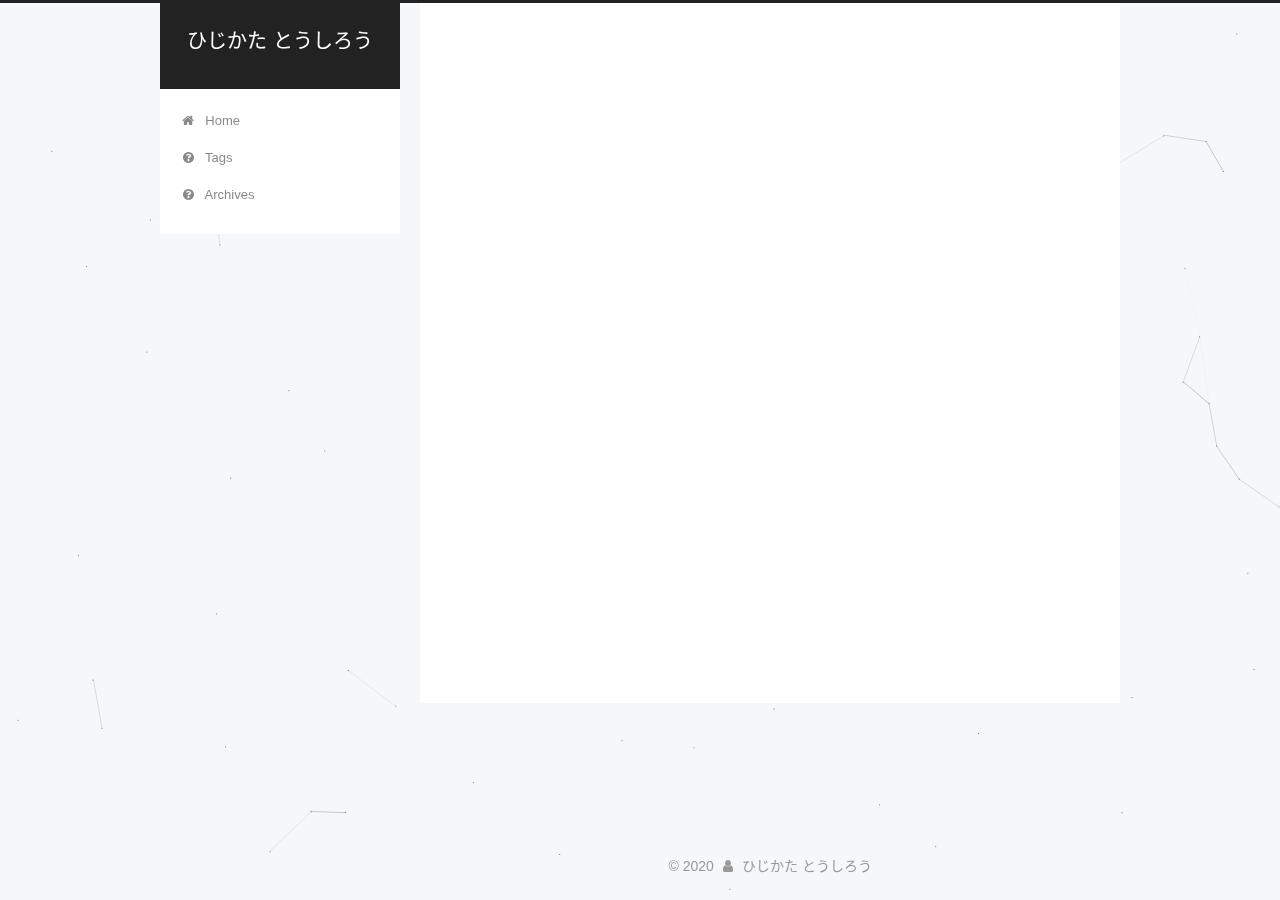
==== commit 89176bf9: "Site updated: 2020-03-24 13:54:39" ====
--- a/index.html
+++ b/index.html
@@ -121,7 +121,7 @@
 
 
 
-  <title>ひじかた とうしろう</title>
+  <title>Archive | ひじかた とうしろう</title>
   
 
 
@@ -140,8 +140,7 @@
     
   
 
-  <div class="container sidebar-position-left 
-  page-home">
+  <div class="container sidebar-position-left page-archive">
     <div class="headband"></div>
 
     <header id="header" class="header" itemscope itemtype="http://schema.org/WPHeader">
@@ -187,10 +186,20 @@
         </li>
       
         
+        <li class="menu-item menu-item-tags">
+          <a href="/tags" rel="section">
+            
+              <i class="menu-item-icon fa fa-fw fa-question-circle"></i> <br />
+            
+            Tags
+          </a>
+        </li>
+      
+        
         <li class="menu-item menu-item-archives">
-          <a href="/archives/%20" rel="section">
-            
-              <i class="menu-item-icon fa fa-fw fa-archive"></i> <br />
+          <a href="/archives" rel="section">
+            
+              <i class="menu-item-icon fa fa-fw fa-question-circle"></i> <br />
             
             Archives
           </a>
@@ -214,131 +223,112 @@
         <div class="content-wrap">
           <div id="content" class="content">
             
-  <section id="posts" class="posts-expand">
-    
-      
-
-  
-
-  
-  
-  
+
+  
+  
+  
+  <div class="post-block archive">
+    <div id="posts" class="posts-collapse">
+      <span class="archive-move-on"></span>
+
+      <span class="archive-page-counter">
+        
+        
+        
+          
+        
+        Um..! 2 posts in total. Keep on posting.
+      </span>
+
+      
+
+        
+        
+        
+
+        
+          
+          <div class="collection-title">
+            <h1 class="archive-year" id="archive-year-2020">2020</h1>
+          </div>
+        
+        
+
+        
 
   <article class="post post-type-normal" itemscope itemtype="http://schema.org/Article">
-  
-  
-  
-  <div class="post-block">
-    <link itemprop="mainEntityOfPage" href="http://yoursite.com/2020/03/24/cuowu/">
-
-    <span hidden itemprop="author" itemscope itemtype="http://schema.org/Person">
-      <meta itemprop="name" content="ひじかた とうしろう">
-      <meta itemprop="description" content="">
-      <meta itemprop="image" content="/images/avatar.gif">
-    </span>
-
-    <span hidden itemprop="publisher" itemscope itemtype="http://schema.org/Organization">
-      <meta itemprop="name" content="ひじかた とうしろう">
-    </span>
-
-    
-      <header class="post-header">
-
-        
-        
-          <h1 class="post-title" itemprop="name headline">
-                
-                <a class="post-title-link" href="/2020/03/24/cuowu/" itemprop="url">cuowu</a></h1>
-        
-
-        <div class="post-meta">
-          <span class="post-time">
-            
-              <span class="post-meta-item-icon">
-                <i class="fa fa-calendar-o"></i>
-              </span>
+    <header class="post-header">
+
+      <h2 class="post-title">
+        
+            <a class="post-title-link" href="/2020/03/24/blog/" itemprop="url">
               
-                <span class="post-meta-item-text">Posted on</span>
+                <span itemprop="name">blog</span>
               
-              <time title="Post created" itemprop="dateCreated datePublished" datetime="2020-03-24T11:38:54+08:00">
-                2020-03-24
-              </time>
-            
-
-            
-
-            
-          </span>
-
-          
-
-          
-            
-          
-
-          
-          
-
-          
-
-          
-
-          
-
-        </div>
-      </header>
-    
-
-    
-    
-    
-    <div class="post-body" itemprop="articleBody">
-
-      
-      
-
-      
-        
-          
-            <p>xx</p>
-
-          
-        
-      
+            </a>
+        
+      </h2>
+
+      <div class="post-meta">
+        <time class="post-time" itemprop="dateCreated"
+              datetime="2020-03-24T12:59:30+08:00"
+              content="2020-03-24" >
+          03-24
+        </time>
+      </div>
+
+    </header>
+  </article>
+
+
+
+      
+
+        
+        
+        
+
+        
+        
+
+        
+
+  <article class="post post-type-normal" itemscope itemtype="http://schema.org/Article">
+    <header class="post-header">
+
+      <h2 class="post-title">
+        
+            <a class="post-title-link" href="/2020/03/24/cuowu/" itemprop="url">
+              
+                <span itemprop="name">cuowu</span>
+              
+            </a>
+        
+      </h2>
+
+      <div class="post-meta">
+        <time class="post-time" itemprop="dateCreated"
+              datetime="2020-03-24T11:38:54+08:00"
+              content="2020-03-24" >
+          03-24
+        </time>
+      </div>
+
+    </header>
+  </article>
+
+
+
+      
+
     </div>
-    
-    
-    
-
-    
-
-    
-
-    
-
-    <footer class="post-footer">
-      
-
-      
-
-      
-
-      
-      
-        <div class="post-eof"></div>
-      
-    </footer>
   </div>
   
   
   
-  </article>
-
-
-    
-  </section>
-
-  
+
+  
+
 
 
           </div>
@@ -380,9 +370,9 @@
             
               <div class="site-state-item site-state-posts">
               
-                <a href="/archives/%20%7C%7C%20archive">
+                <a href="/archives">
               
-                  <span class="site-state-item-count">1</span>
+                  <span class="site-state-item-count">2</span>
                   <span class="site-state-item-name">posts</span>
                 </a>
               </div>
@@ -432,7 +422,7 @@
   
 </div>
 
-
+<!--
   <div class="powered-by">Powered by <a class="theme-link" target="_blank" href="https://hexo.io">Hexo</a></div>
 
 
@@ -443,6 +433,7 @@
 
   <div class="theme-info">Theme &mdash; <a class="theme-link" target="_blank" href="https://github.com/iissnan/hexo-theme-next">NexT.Pisces</a> v5.1.4</div>
 
+-->
 
 
 
@@ -488,6 +479,8 @@
   
 
 
+  
+
 
 
 
@@ -526,6 +519,11 @@
   
   
     <script type="text/javascript" src="/lib/fancybox/source/jquery.fancybox.pack.js?v=2.1.5"></script>
+  
+
+  
+  
+    <script type="text/javascript" src="/lib/canvas-nest/canvas-nest.min.js"></script>
   
 
 
--- a/css/main.css
+++ b/css/main.css
@@ -1823,7 +1823,7 @@
   width: 4px;
   height: 4px;
   border-radius: 50%;
-  background: #ff0612;
+  background: #d7d457;
 }
 .links-of-blogroll {
   font-size: 13px;
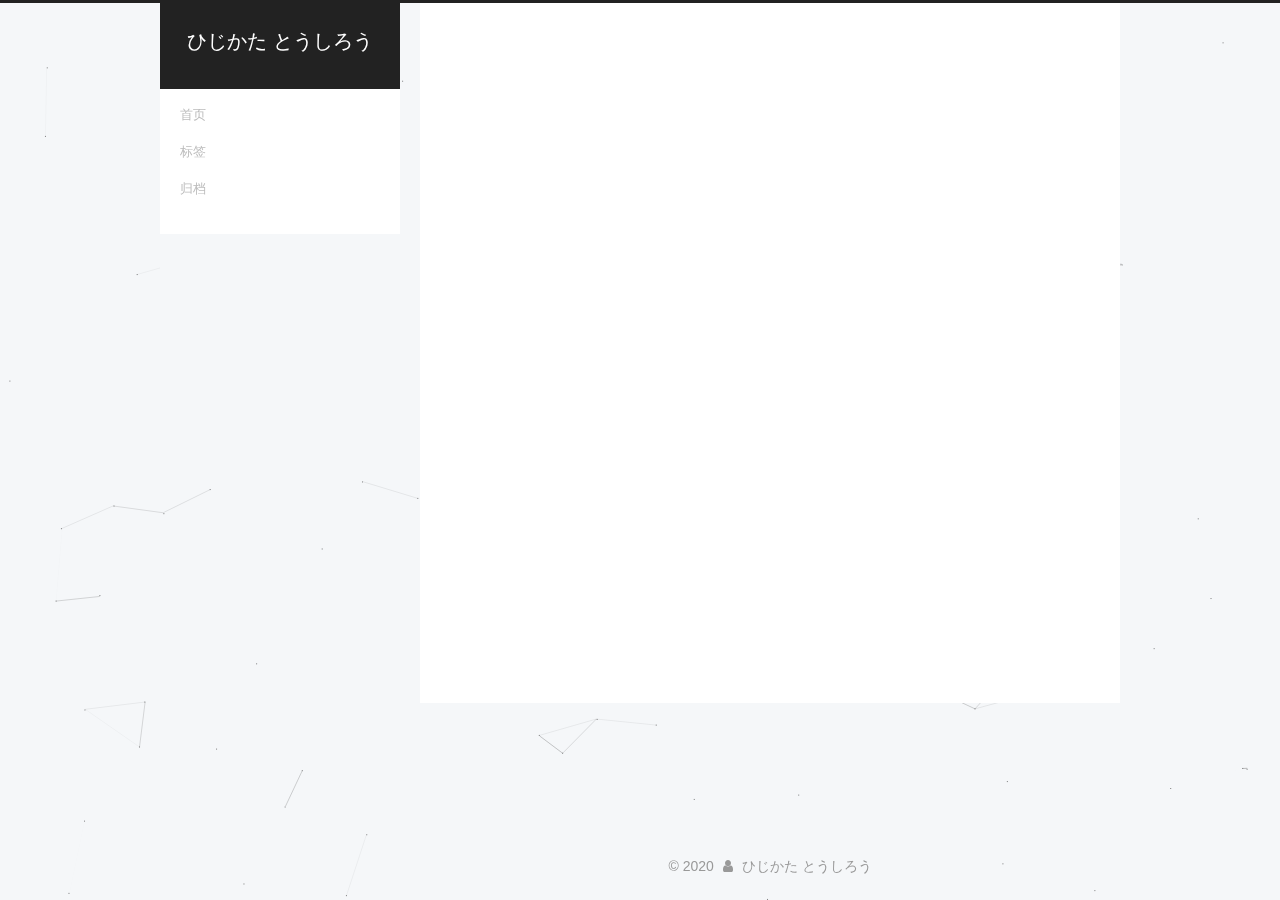
==== commit e50d506f: "Site updated: 2020-04-14 20:12:16" ====
--- a/index.html
+++ b/index.html
@@ -5,7 +5,7 @@
   
 
 
-<html class="theme-next pisces use-motion" lang="zh-CN">
+<html class="theme-next pisces use-motion" lang="zh-Hans">
 <head>
   <meta charset="UTF-8"/>
 <meta http-equiv="X-UA-Compatible" content="IE=edge" />
@@ -83,7 +83,6 @@
 <meta property="og:title" content="ひじかた とうしろう">
 <meta property="og:url" content="http://yoursite.com/index.html">
 <meta property="og:site_name" content="ひじかた とうしろう">
-<meta property="og:locale" content="zh_CN">
 <meta property="article:author" content="ひじかた とうしろう">
 <meta name="twitter:card" content="summary">
 
@@ -101,7 +100,7 @@
     motion: {"enable":true,"async":false,"transition":{"post_block":"fadeIn","post_header":"slideDownIn","post_body":"slideDownIn","coll_header":"slideLeftIn","sidebar":"slideUpIn"}},
     duoshuo: {
       userId: '0',
-      author: 'Author'
+      author: '博主'
     },
     algolia: {
       applicationID: '',
@@ -121,7 +120,7 @@
 
 
 
-  <title>Archive | ひじかた とうしろう</title>
+  <title>归档 | ひじかた とうしろう</title>
   
 
 
@@ -133,7 +132,7 @@
 
 <meta name="generator" content="Hexo 4.2.0"></head>
 
-<body itemscope itemtype="http://schema.org/WebPage" lang="zh-CN">
+<body itemscope itemtype="http://schema.org/WebPage" lang="zh-Hans">
 
   
   
@@ -177,11 +176,9 @@
       
         
         <li class="menu-item menu-item-home">
-          <a href="/%20" rel="section">
-            
-              <i class="menu-item-icon fa fa-fw fa-home"></i> <br />
-            
-            Home
+          <a href="/" rel="section">
+            
+            首页
           </a>
         </li>
       
@@ -189,9 +186,7 @@
         <li class="menu-item menu-item-tags">
           <a href="/tags" rel="section">
             
-              <i class="menu-item-icon fa fa-fw fa-question-circle"></i> <br />
-            
-            Tags
+            标签
           </a>
         </li>
       
@@ -199,9 +194,7 @@
         <li class="menu-item menu-item-archives">
           <a href="/archives" rel="section">
             
-              <i class="menu-item-icon fa fa-fw fa-question-circle"></i> <br />
-            
-            Archives
+            归档
           </a>
         </li>
       
@@ -237,7 +230,7 @@
         
           
         
-        Um..! 2 posts in total. Keep on posting.
+        嗯..! 目前共计 2 篇日志。 继续努力。
       </span>
 
       
@@ -373,7 +366,7 @@
                 <a href="/archives">
               
                   <span class="site-state-item-count">2</span>
-                  <span class="site-state-item-name">posts</span>
+                  <span class="site-state-item-name">日志</span>
                 </a>
               </div>
             
@@ -423,7 +416,7 @@
 </div>
 
 <!--
-  <div class="powered-by">Powered by <a class="theme-link" target="_blank" href="https://hexo.io">Hexo</a></div>
+  <div class="powered-by">由 <a class="theme-link" target="_blank" href="https://hexo.io">Hexo</a> 强力驱动</div>
 
 
 
@@ -431,7 +424,7 @@
 
 
 
-  <div class="theme-info">Theme &mdash; <a class="theme-link" target="_blank" href="https://github.com/iissnan/hexo-theme-next">NexT.Pisces</a> v5.1.4</div>
+  <div class="theme-info">主题 &mdash; <a class="theme-link" target="_blank" href="https://github.com/iissnan/hexo-theme-next">NexT.Pisces</a> v5.1.4</div>
 
 -->
 
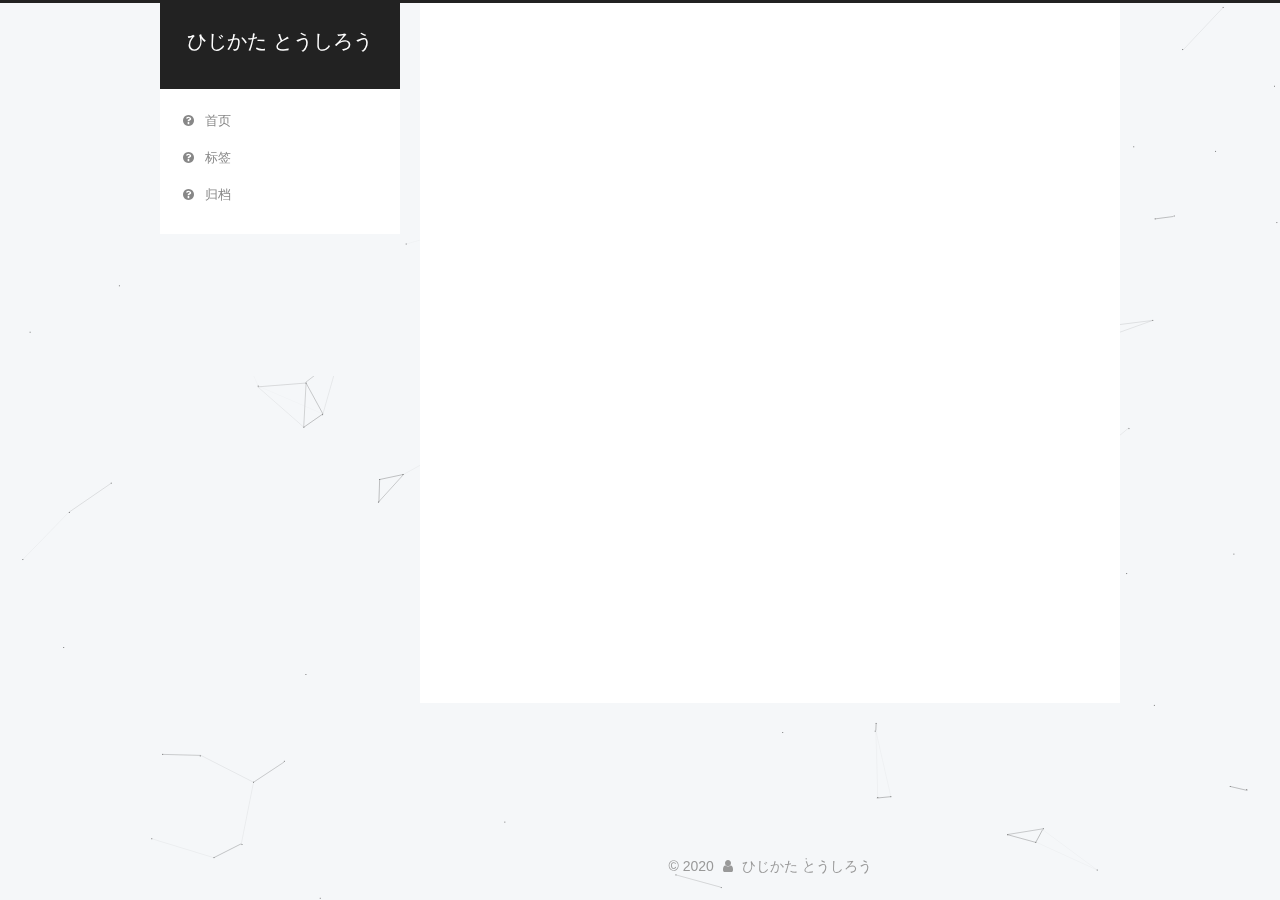
==== commit 5dc9888d: "Site updated: 2020-04-14 20:53:19" ====
--- a/index.html
+++ b/index.html
@@ -178,6 +178,8 @@
         <li class="menu-item menu-item-home">
           <a href="/" rel="section">
             
+              <i class="menu-item-icon fa fa-fw fa-question-circle"></i> <br />
+            
             首页
           </a>
         </li>
@@ -186,6 +188,8 @@
         <li class="menu-item menu-item-tags">
           <a href="/tags" rel="section">
             
+              <i class="menu-item-icon fa fa-fw fa-question-circle"></i> <br />
+            
             标签
           </a>
         </li>
@@ -193,6 +197,8 @@
         
         <li class="menu-item menu-item-archives">
           <a href="/archives" rel="section">
+            
+              <i class="menu-item-icon fa fa-fw fa-question-circle"></i> <br />
             
             归档
           </a>
